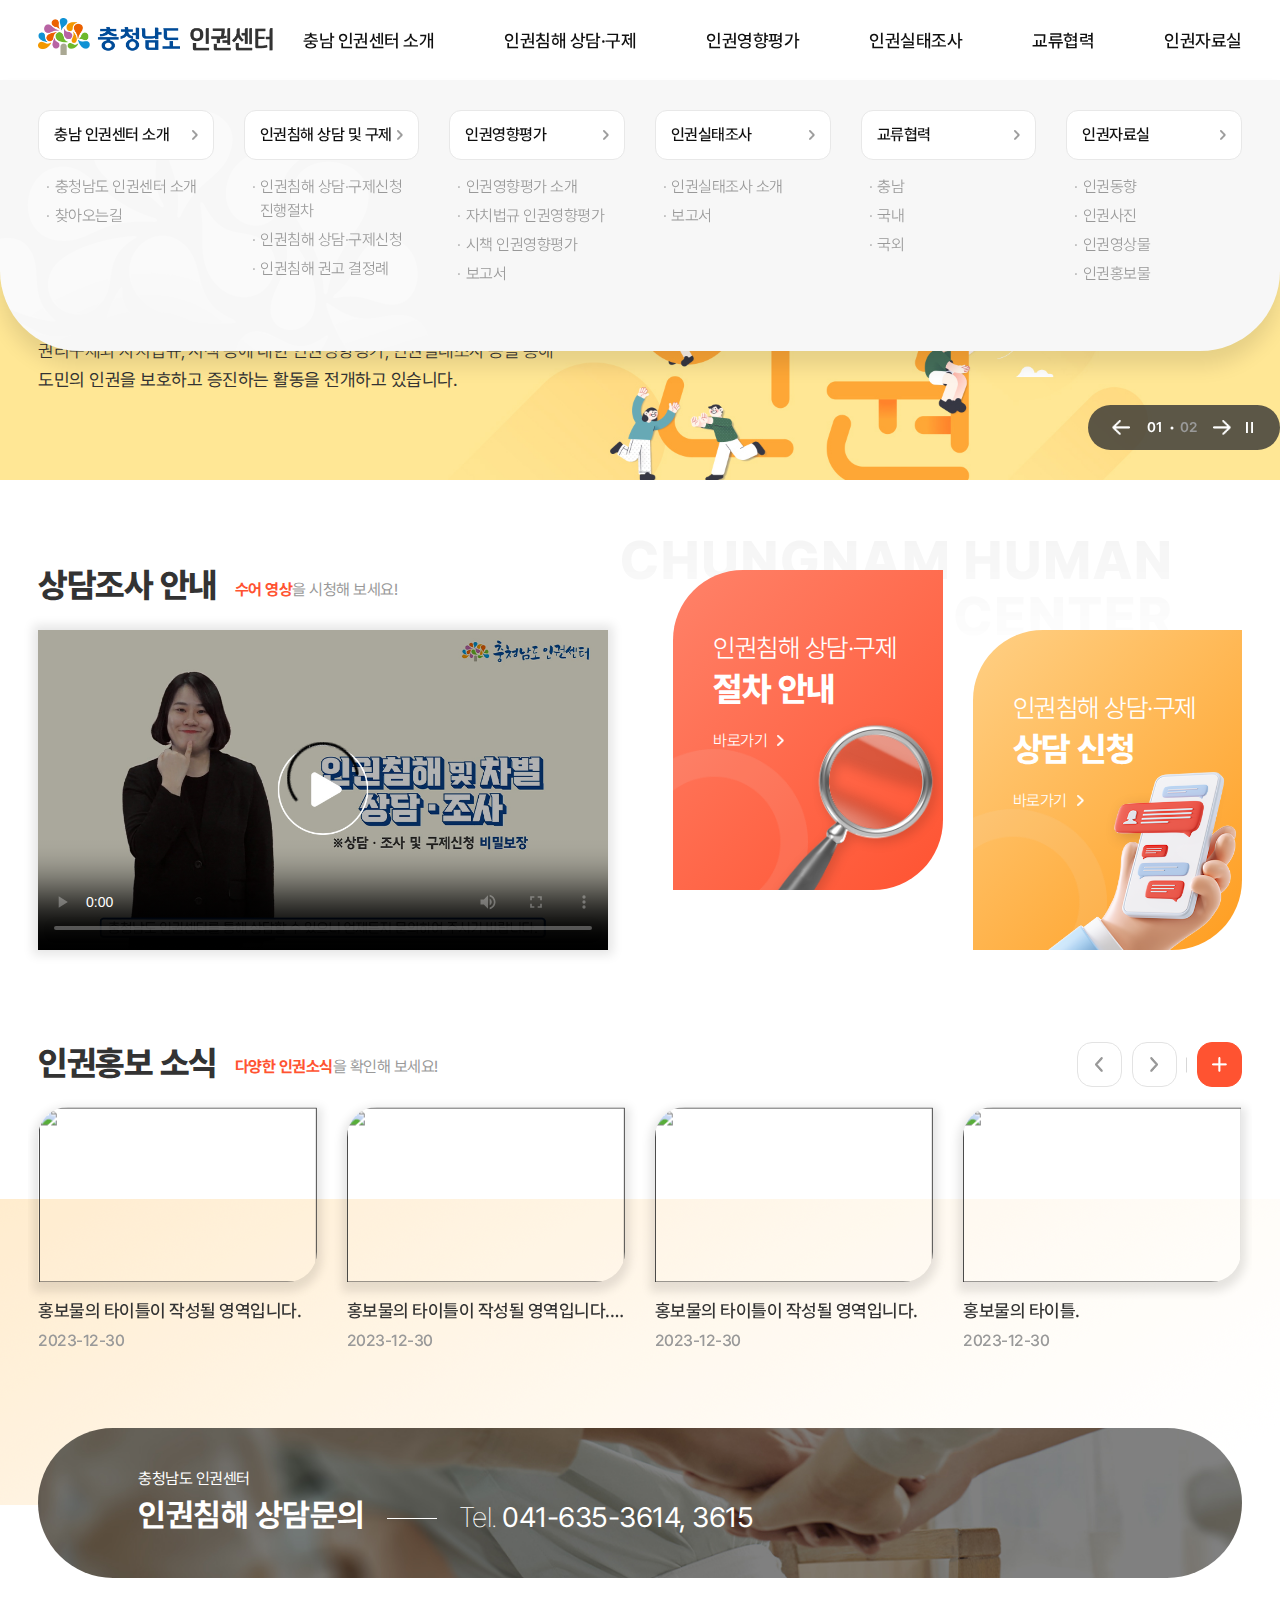
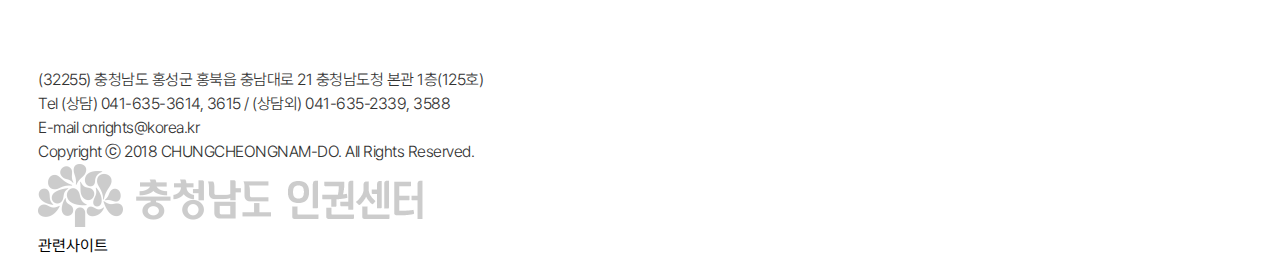
==== main/index.html @ 018931ba "PC 메인페이지 완료 (푸터 스타일 제외)" ====
<!DOCTYPE html>
<html lang="ko">

<head>
  <meta charset="UTF-8">
  <meta name="viewport" content="width=device-width, initial-scale=1.0">
  <title>충청남도 인권센터</title>
  <!-- css { -->
  <link rel="stylesheet" href="../humanrights/plugin/swiper/swiper-bundle.min.css">
  <link rel="stylesheet" href="../humanrights/css/common.css">
  <link rel="stylesheet" href="../humanrights/css/fonts.css">
  <link rel="stylesheet" href="../humanrights/css/normal.css">
  <link rel="stylesheet" href="../humanrights/css/responsive.css">
  <!-- } css -->
  <!-- js { -->
  <script src="../humanrights/js/jquery-3.7.0.min.js"></script>
  <script src="../humanrights/plugin/swiper/swiper-bundle.min.js"></script>
  <script src="../humanrights/plugin/matchheight/jquery.matchHeight.js"></script>
  <script src="../humanrights/js/normal.js"></script>
  <!-- } js -->
</head>

<!-- header, footer 임시 인클루드 -->
<script>
  $(document).ready(function () {
    $('#header-loaction').load("../include/header.html");
  });
  $(document).ready(function () {
    $('#footer-loaction').load("../include/footer.html");
  });
</script>

<body>

  <!-- header 임시 인클루드 { -->
  <div id="header-loaction"></div>
  <!-- } header 임시 인클루드 -->

  <!-- main contents { -->
  <div id="container" class="container">
    <div class="main content">
      <section class="main-section main-section--1">
        <h2 class="sound-only">충청남도 인권센터 안내</h2>
        <div class="main-slider">
          <div class="swiper-wrapper">
            <div class="main-slide main-slide--1 swiper-slide">
              <div class="wrapper">
                <div class="main-slide-cnt-wr">
                  <div class="main-slide-title-wr jalnan">
                    <p class="main-slide-title main-slide-title--1">Chungcheongnam-do Human Rights Center</p>
                    <p class="main-slide-title main-slide-title--2">충청남도 <span>인권센터</span></p>
                  </div>
                  <div class="main-slide-txt-wr">
                    <p class="main-slide-txt">
                      충청남도 인권센터는 인권침해 및 차별에 대한 상담조사를 통한 <br>
                      권리구제와 자치법규, 시책 등에 대한 인권영향평가, 인권실태조사 등을 통해 <br>
                      <b>도민의 인권을 보호하고 증진하는 활동을 전개하고 있습니다.</b>
                    </p>
                  </div>
                </div>
              </div>
            </div>
            <div class="main-slide main-slide--2 swiper-slide">
              <div class="wrapper">
                <div class="main-slide-cnt-wr">
                  <div class="main-slide-title-wr jalnan">
                    <p class="main-slide-title main-slide-title--1">Chungcheongnam-do Human Rights Center</p>
                    <p class="main-slide-title main-slide-title--2">충청남도 <span>인권센터</span></p>
                  </div>
                  <div class="main-slide-txt-wr">
                    <p class="main-slide-txt">
                      충청남도 인권센터는 인권침해 및 차별에 대한 상담조사를 통한 <br>
                      권리구제와 자치법규, 시책 등에 대한 인권영향평가, 인권실태조사 등을 통해 <br>
                      <b>도민의 인권을 보호하고 증진하는 활동을 전개하고 있습니다.</b>
                    </p>
                  </div>
                </div>
              </div>
            </div>
          </div>
          <div class="slide-ctr slide-ctr--main">
            <button type="button" class="slide-btn slide-btn--main prev"><img
                src="../humanrights/images/icon-mainsl_prev.png" alt="이전 슬라이드"></button>
            <div class="slide-page-wr">
              <p class="slide-page current"></p>
              <p class="slide-page total"></p>
            </div>
            <button type="button" class="slide-btn slide-btn--main next"><img
                src="../humanrights/images/icon-mainsl_next.png" alt="다음 슬라이드"></button>
            <button type="button" class="slide-btn slide-btn--main pause"><img
                src="../humanrights/images/icon-pause.png" alt="슬라이드 멈춤"></button>
            <button type="button" class="slide-btn slide-btn--main play"><img src="../humanrights/images/icon-play.png"
                alt="슬라이드 재생"></button>
          </div>
        </div>
      </section>
      <section class="main-section main-section--2">
        <div class="wrapper">
          <div class="main-section-top">
            <div class="main-section-tit-wr">
              <p class="main-section-tit">상담조사 안내</p>
              <p class="main-section-subtit"><span>수어 영상</span>을 시청해 보세요!</p>
            </div>
          </div>
          <div class="main-consult-wr">
            <div class="main-consult-in main-consult-in--l">
              <div class="main-colsult-video-wr">
                <video controls poster="../humanrights/images/img-main_consult_video.jpg">
                  <source src="../humanrights/images/video-main_consult.mp4" type="video/mp4">
                  영상 재생에 문제가 발생하였습니다.
                </video>
              </div>
              <div class="main-consult-in main-consult-in--r">
                <div class="main-consult-btn-wr">
                  <a href="" class="main-consult-btn main-consult-btn--1">
                    <div class="main-consult-txt-wr">
                      <p class="main-consult-txt">
                        인권침해 상담·구제 <br> <b>절차 안내</b>
                      </p>
                      <p class="main-colsult-go">바로가기<img src="../humanrights/images/icon-link.png" alt=""></p>
                    </div>
                    <div class="main-colsult-img">
                      <img src="../humanrights/images/img-consult_btn_img1.png" alt="">
                    </div>
                  </a>
                  <a href="" class="main-consult-btn main-consult-btn--2">
                    <div class="main-consult-txt-wr">
                      <p class="main-consult-txt">
                        인권침해 상담·구제 <br> <b>상담 신청</b>
                      </p>
                      <p class="main-colsult-go">바로가기<img src="../humanrights/images/icon-link.png" alt=""></p>
                    </div>
                    <div class="main-colsult-img">
                      <img src="../humanrights/images/img-consult_btn_img2.png" alt="">
                    </div>
                  </a>
                </div>
              </div>
            </div>
          </div>
      </section>
      <div class="main-section main-section--3">
        <div class="wrapper">
          <div class="main-section-top">
            <div class="main-section-tit-wr">
              <p class="main-section-tit">인권홍보 소식</p>
              <p class="main-section-subtit"><span>다양한 인권소식</span>을 확인해 보세요!</p>
            </div>
            <div class="slide-ctr slide-ctr--news">
              <div class="slide-btn-wr slide-btn-wr--news">
                <button type="button" class="slide-btn slide-btn--news prev"><img
                    src="../humanrights/images/icon-newssl_prev.png" alt="이전 슬라이드"></button>
                <button type="button" class="slide-btn slide-btn--news next"><img
                    src="../humanrights/images/icon-newssl_next.png" alt="다음 슬라이드"></button>
              </div>
              <a href="" class="slide-btn slide-btn--news link"><img src="../humanrights/images/icon-newssl_link.png"
                  alt="인권홍보 소식 페이지 바로가기"></a>
            </div>
          </div>
        </div>
        <div class="main-section--3-in">
          <div class="wrapper">
            <div class="main-news-wr">
              <div class="main-news-slider">
                <div class="swiper-wrapper">
                  <!-- 슬라이드가 최소 8개 이상이어야 무한루프 정상적으로 돌아감 -->
                  <!-- 슬라이드가 4개 이하일 때는 작동하지 않으며 컨트롤러 사라짐 -->
                  <a href="" class="main-news-slide swiper-slide">
                    <div class="main-news-img">
                      <img src="https://picsum.photos/id/10/600/400" alt="">
                    </div>
                    <div class="main-news-txt-wr">
                      <p class="main-news-tit">홍보물의 타이틀이 작성될 영역입니다.</p>
                      <p class="main-news-date">2023-12-30</p>
                    </div>
                  </a>
                  <a href="" class="main-news-slide swiper-slide">
                    <div class="main-news-img">
                      <img src="https://picsum.photos/id/11/600/400" alt="">
                    </div>
                    <div class="main-news-txt-wr">
                      <p class="main-news-tit">홍보물의 타이틀이 작성될 영역입니다. 홍보물의 타이틀이 작성될 영역입니다. 홍보물의 타이틀이 작성될 영역입니다.</p>
                      <p class="main-news-date">2023-12-30</p>
                    </div>
                  </a>
                  <a href="" class="main-news-slide swiper-slide">
                    <div class="main-news-img">
                      <img src="https://picsum.photos/id/12/600/400" alt="">
                    </div>
                    <div class="main-news-txt-wr">
                      <p class="main-news-tit">홍보물의 타이틀이 작성될 영역입니다.</p>
                      <p class="main-news-date">2023-12-30</p>
                    </div>
                  </a>
                  <a href="" class="main-news-slide swiper-slide">
                    <div class="main-news-img">
                      <img src="https://picsum.photos/id/13/600/400" alt="">
                    </div>
                    <div class="main-news-txt-wr">
                      <p class="main-news-tit">홍보물의 타이틀.</p>
                      <p class="main-news-date">2023-12-30</p>
                    </div>
                  </a>
                  <a href="" class="main-news-slide swiper-slide">
                    <div class="main-news-img">
                      <img src="https://picsum.photos/id/14/600/400" alt="">
                    </div>
                    <div class="main-news-txt-wr">
                      <p class="main-news-tit">홍보물의 타이틀이 작성될 영역입니다.</p>
                      <p class="main-news-date">2023-12-30</p>
                    </div>
                  </a>
                  <a href="" class="main-news-slide swiper-slide">
                    <div class="main-news-img">
                      <img src="https://picsum.photos/id/15/600/400" alt="">
                    </div>
                    <div class="main-news-txt-wr">
                      <p class="main-news-tit">홍보물의 타이틀이 작성될 영역입니다.</p>
                      <p class="main-news-date">2023-12-30</p>
                    </div>
                  </a>
                  <a href="" class="main-news-slide swiper-slide">
                    <div class="main-news-img">
                      <img src="https://picsum.photos/id/16/600/400" alt="">
                    </div>
                    <div class="main-news-txt-wr">
                      <p class="main-news-tit">홍보물의 타이틀이 작성될 영역입니다.</p>
                      <p class="main-news-date">2023-12-30</p>
                    </div>
                  </a>
                  <a href="" class="main-news-slide swiper-slide">
                    <div class="main-news-img">
                      <img src="https://picsum.photos/id/17/600/400" alt="">
                    </div>
                    <div class="main-news-txt-wr">
                      <p class="main-news-tit">홍보물의 타이틀이 작성될 영역입니다.</p>
                      <p class="main-news-date">2023-12-30</p>
                    </div>
                  </a>
                  <!-- 게시물이 없을 때 하단 레이아웃 노출 -->
                  <!-- <div class="main-news-none">
                      등록된 게시물이 없습니다.
                    </div> -->
                </div>
              </div>
            </div>
            <div class="main-banner-wr">
              <div class="main-banner">
                <div class="main-banner-in main-banner-in-left">
                  <p class="main-banner-txt main-banner-txt--1">충청남도 인권센터</p>
                  <p class="main-banner-txt main-banner-txt--2">인권침해 상담문의</p>
                </div>
                <div class="main-banner-in main-banner-in-right">
                  <p class="main-banner-tel">Tel. <b>041-635-3614, 3615</b></p>
                </div>
              </div>
            </div>
          </div>
        </div>

      </div>
    </div>
  </div>
  <!-- } main contents -->

  <!-- footer 임시 인클루드 { -->
  <div id="footer-loaction"></div>
  <!-- } footer 임시 인클루드 -->


</body>

</html>
---- humanrights/css/common.css ----
* {margin:0; padding:0; box-sizing:border-box; -webkit-box-sizing:border-box; -moz-box-sizing:border-box; word-break: keep-all;}
html,body{max-width: 100%; min-height: 100%;}
html{overflow-x: hidden; -webkit-text-size-adjust: none;}
body{-webkit-print-color-adjust:exact; background: #fff; font-family: 'Pretendard'; font-style: normal; font-size: 16px; font-weight: 300; color: #333; line-height: 1.5; letter-spacing: -0.5px;}
ul, li, dl,dt,dd {margin:0;padding:0;list-style:none}
a{color:#333;text-decoration:none;}
img {border: 0; font-size: 0; max-width: 100%;}
h1, h2, h3, h4, h5, h6{font-size:1em;font-family: 'Pretendard';}
textarea, select{font-family: 'Pretendard';font-size:1rem}
input, button{margin:0;padding:0;font-family: 'Pretendard';font-size:1rem}
input[type="submit"], button{cursor:pointer}
table, tr, td { border-collapse: collapse;}
p{word-break: keep-all;}
input{border-radius: 0; -webkit-border-radius: 0; -webkit-appearance: none;}
/* input[type="radio"], input[type="checkbox"] {position: absolute; width: 0; height: 0; opacity: 0;} */
button {border: 0; background: none;}

/* guide line */
.wrapper{width: calc(1280px + 6vw); max-width: 100%; margin: 0 auto; padding: 0 3vw;}

/* font */
.jalnan {font-family: Jalnan;}


/* buttons */


/* input */


/* etc */
.sound-only {display: inline-block; position: absolute; width: 0; height: 0; margin: 0; font-size: 0;}
---- humanrights/css/fonts.css ----
@charset "utf-8";

/* 여기어때 잘난 */
@font-face {
  font-family: 'Jalnan';
  src: url('../fonts/Jalnan.ttf'),
    url('../fonts/Jalnan.otf');
}

/*Pretendard*/
@font-face {
  font-family: 'Pretendard';
  font-style: normal;
  font-weight: 100;
  src: url(../fonts/Pretendard-Thin.woff) format('woff');
}

@font-face {
  font-family: 'Pretendard';
  font-style: normal;
  font-weight: 200;
  src: url(../fonts/Pretendard-ExtraLight.woff) format('woff');
}

@font-face {
  font-family: 'Pretendard';
  font-style: normal;
  font-weight: 300;
  src: url(../fonts/Pretendard-Light.woff) format('woff');
}

@font-face {
  font-family: 'Pretendard';
  font-style: normal;
  font-weight: 400;
  src: url(../fonts/Pretendard-Regular.woff) format('woff');
}

@font-face {
  font-family: 'Pretendard';
  font-style: normal;
  font-weight: 500;
  src: url(../fonts/Pretendard-Medium.woff) format('woff');
}

@font-face {
  font-family: 'Pretendard';
  font-style: normal;
  font-weight: 600;
  src: url(../fonts/Pretendard-SemiBold.woff) format('woff');
}

@font-face {
  font-family: 'Pretendard';
  font-style: normal;
  font-weight: 700;
  src: url(../fonts/Pretendard-Bold.woff) format('woff');
}

@font-face {
  font-family: 'Pretendard';
  font-style: normal;
  font-weight: 800;
  src: url(../fonts/Pretendard-ExtraBold.woff) format('woff');
}

@font-face {
  font-family: 'Pretendard';
  font-style: normal;
  font-weight: 900;
  src: url(../fonts/Pretendard-Black.woff) format('woff');
}
---- humanrights/css/normal.css ----
/* common */
.container {padding-top: 80px;}

/* skip */
.skip {position: absolute; top: 0;  left: 0;  width: 100%;}
.skip a {display: block; position: absolute; top: -50px; left: 0; z-index: 1000; width: 100%; background-color: #333; text-align: center; color: #fff;}
.skip a:active, .skip a:focus {top: 0;} 

/* header */
.header {position: fixed; top: 0; left: 0; z-index: 1000; width: 100%; background-color: #fff; transition: .2s;}
.header.shadow {box-shadow: 0 0 10px 3px rgba(0, 0, 0, .1);}

.header-top {position: relative; z-index: 1000; height: 80px;}
.header-top > .wrapper {display: flex; align-items: center; justify-content: space-between; height: 100%;}
.header-logo {display: block; width: 235px;}
.header-top-ul {display: flex; gap: 70px;}
.header-top-li > a {font-size: 1.125rem; font-weight: 500; color: #0f0f0f;}

.sitemap {display: none; position: absolute; top: 80px; left: 0; padding: 30px 0 65px; width: 100%; height: auto; background: #f7f7f7 url('../images/img-sitemap_bg.png') no-repeat left top 30px; border-radius: 0 0 80px 80px; box-shadow: 0 15px 20px 0 rgba(0, 0, 0, .1);}
.sitemap-ul {display: flex; gap: 30px;}
.sitemap-li {flex: 1;}
.sitemap-li-link {display: flex; align-items: center; width: 100%; height: 50px; padding: 15px; background: url('../images/icon-head_link.png') no-repeat center right 15px / 6px; border-radius: 12px; border: 1px solid #e8e8e8; background-color: #fff; font-size: 1rem; font-weight: 500; color: #0f0f0f; transition: .2s;}
.sitemap-dep2-ul {display: flex; flex-direction: column; gap: 5px; padding-top: 15px;}
.sitemap-dep2-li > a {display: inline-block; text-indent: -0.5rem; margin-left: 1rem; line-height: 1.5; color: #999; transition: .2s;}
.sitemap-dep2-li > a::before {content: '·'; margin-right: 5px;}

.sitemap-li:hover .sitemap-li-link {border-color: #ff5331; color: #ff5331; background-image: url('../images/icon-head_link_over.png');}
.sitemap-dep2-li > a:hover {color: #ff5331; font-weight: 600;}

/* footer */

/* main */
.main-section-top {display: flex; align-items: flex-end; justify-content: space-between; padding-bottom: 20px;}
.main-section-tit-wr {display: flex; gap: 0 18px; align-items: flex-end;}
.main-section-tit {font-size: 2.125rem; font-weight: 800; color: #333; line-height: 1.4;}
.main-section-subtit {margin-bottom: 0.5rem; font-size: 1rem; font-weight: 400; color: #999;}
.main-section-subtit > span {font-weight: 700; color: #ff5331;}

.main-slider {position: relative;}
.main-slide {display: flex; align-items: center; position: relative; height: 400px;}
.main-slide--1 {background: #ffe794 url('../images/img-mainvs_bg1.jpg') no-repeat center bottom / contain;}
.main-slide--2 {background: #ffe794 url('../images/img-mainvs_bg2.jpg') no-repeat center bottom / contain;}
.main-slide-cnt-wr {width: 520px;}
.main-slide-title-wr {display: inline-block; position: relative;}
.main-slide-title-wr::after {content: ''; position: absolute; bottom: -10px; left: -10px; width: calc(100% + 20px); height: 45px; background: linear-gradient(to right, rgba(255, 168, 55, .4), transparent); z-index: 0;}
.main-slide-title {position: relative; z-index: 2;}
.main-slide-title--1 {font-size: 1.25rem; color: #fff;}
.main-slide-title--2 {font-size: 3.375rem; color: #0f0f0f; z-index: 2;}
.main-slide-title--2 > span {color: #ff5331;}
.main-slide-txt-wr {padding-top: 30px;}
.main-slide-txt {font-size: 1.125rem; color: #333; line-height: 1.65;}
.slide-ctr {display: flex; align-items: center; justify-content: center;}
.slide-ctr--main {position: absolute; right: calc(50% - 640px); bottom: 30px; z-index: 10; gap: 0 15px; width: 192px; height: 45px; border-radius: 30px; background-color: rgba(51, 51, 51, .8);}
.slide-btn {display: flex; align-items: center;}
.slide-btn--main.play {display: none;}
.slide-btn--main.prev img, .slide-btn--main.next img {width: 18px;}
.slide-btn--main.play, .slide-btn--main.pause {width: 10px;}
.slide-btn--main.play img {width: 10px;}
.slide-btn--main.pause img {width: 7px;}
.slide-page-wr {display: flex; justify-content: center; align-items: center; gap: 0 19px; position: relative; padding: 0 2px;}
.slide-page-wr::after {content: ''; position: absolute; top: 50%; left: 50%; transform: translate(-50%, -50%); width: 3px; height: 3px; border-radius: 50%; background-color: #fff;}
.slide-page {font-size: 0.875rem; font-weight: 600;}
.slide-page.current {color: #fff;}
.slide-page.total {color: #999;}

.main-section--2 {padding: 82px 0 0; background: url('../images/img-consult_bg.png') no-repeat top 60px right 8.5vw;}
.main-consult-in--l {display: flex; gap: 65px;}
.main-colsult-video-wr {width: 570px; height: 320px; flex-shrink: 0; box-shadow: 0 0 10px 5px rgba(0, 0, 0, .1);}
.main-colsult-video-wr video {width: 100%; height: 100%; object-fit: cover; cursor: pointer;}
.main-consult-in--r {width: calc(100% - 570px);}
.main-consult-btn-wr {display: flex; gap: 30px; }
.main-consult-btn {flex: 1; display: block; position: relative; padding: 60px 40px; height: 320px; border-radius: 70px 0 70px 0; overflow: hidden; color: #fff;}
.main-consult-btn::after {content: ''; position: absolute; left: -20%; bottom: -20%; width: 70%; height: 70%; background: url('../images/img-consult_btn_bg.png') no-repeat center / contain;}
.main-consult-btn--1 {transform: translateY(-60px); background: linear-gradient(135deg, #ff8269, #ff5331);}
.main-consult-btn--2 {background: linear-gradient(135deg, #ffd085, #ff9d1f);}
.main-consult-txt-wr {position: relative; z-index: 2;}
.main-consult-txt {padding-bottom: 15px; font-size: 1.625rem; line-height: 1.4;}
.main-consult-txt b {font-size: 2.125rem; font-weight: 800;}
.main-colsult-go img {margin: 0 0 0 10px; width: 7px;}
.main-colsult-img {position: absolute; z-index: 2;}
.main-consult-btn--1 .main-colsult-img {right: -2%; bottom: -18%; width: 70%;}
.main-consult-btn--2 .main-colsult-img {right: 2%; bottom: -15%; width: 80%;}

.main-section--3 {padding: 90px 0 30px;}
.main-section--3-in {padding-bottom: 60px; background: url('../images/img-main_news_bg.png') no-repeat center right;}
.main-news-wr {overflow: hidden; margin: -10px;}
.main-news-slider {padding: 10px;}
.slide-ctr--news {gap: 0 20px;}
.slide-btn-wr--news {display: flex; gap: 10px; position: relative;}
.slide-btn-wr--news::after {content: ''; position: absolute; top: 50%; transform: translateY(-50%); right: -10px; width: 1px; height: 15px; background-color: #d7d7d7;}
.slide-btn--news {display: flex; align-items: center; justify-content: center; width: 45px; height: 45px; border-radius: 15px;}
.slide-btn--news img {height: 15px;}
.slide-btn-wr--news .slide-btn {border: 1px solid #e3e3e3; background-color: #fff;}
.slide-btn--news.link {border: 1px solid #ff5331; background-color: #ff5331;}
.main-news-img {position: relative; height: 175px; border-radius: 30px 0 30px 0; overflow: hidden; box-shadow: 0 5px 10px 5px rgba(0, 0, 0, .1);}
.main-news-img img {position: absolute; top: 50%; left: 50%; transform: translate(-50%, -50%); width: 100%; height: 100%; object-fit: cover;}
.main-news-tit {padding: 15px 0 5px; font-size: 1.125rem; font-weight: 500; color: #333; white-space: nowrap; overflow: hidden; text-overflow: ellipsis;}
.main-news-date {font-size: 1rem; font-weight: 500; color: #999;}
.main-news-none {display: flex; align-items: center; justify-content: center; width: 100%; height: clamp(100px, 10vw, 150px); border-radius: 20px; border: 1px solid #eee; color: #999;}
.main-banner-wr {margin-top: 75px;}
.main-banner {display: flex; align-items: flex-end; width: 100%; padding: 39px 100px; color: #fff; background: url('../images/img-main_banner_bg.jpg') no-repeat center bottom / cover; border-radius: 100px;}
.main-banner-in-right {display: flex; align-items: center;}
.main-banner-in-right::before {content: ''; display: block; margin: 0 22px; width: 50px; height: 1px; background-color: #fff;}
.main-banner-txt--1 {font-size: 1rem; font-weight: 400;}
.main-banner-txt--2 {font-size: 2rem; font-weight: 700;}
.main-banner-tel {font-size: 1.75rem; font-weight: 100;}

@keyframes btnImg {
    0% {
        transform: translateY(0);
    }

    50% {
        transform: translateY(-8px);
    }

    100% {
        transform: translateY(0);
    }
}

@media screen and (min-width:1290px){
.main-consult-btn:hover .main-colsult-img {animation: btnImg infinite linear 1s;}
}
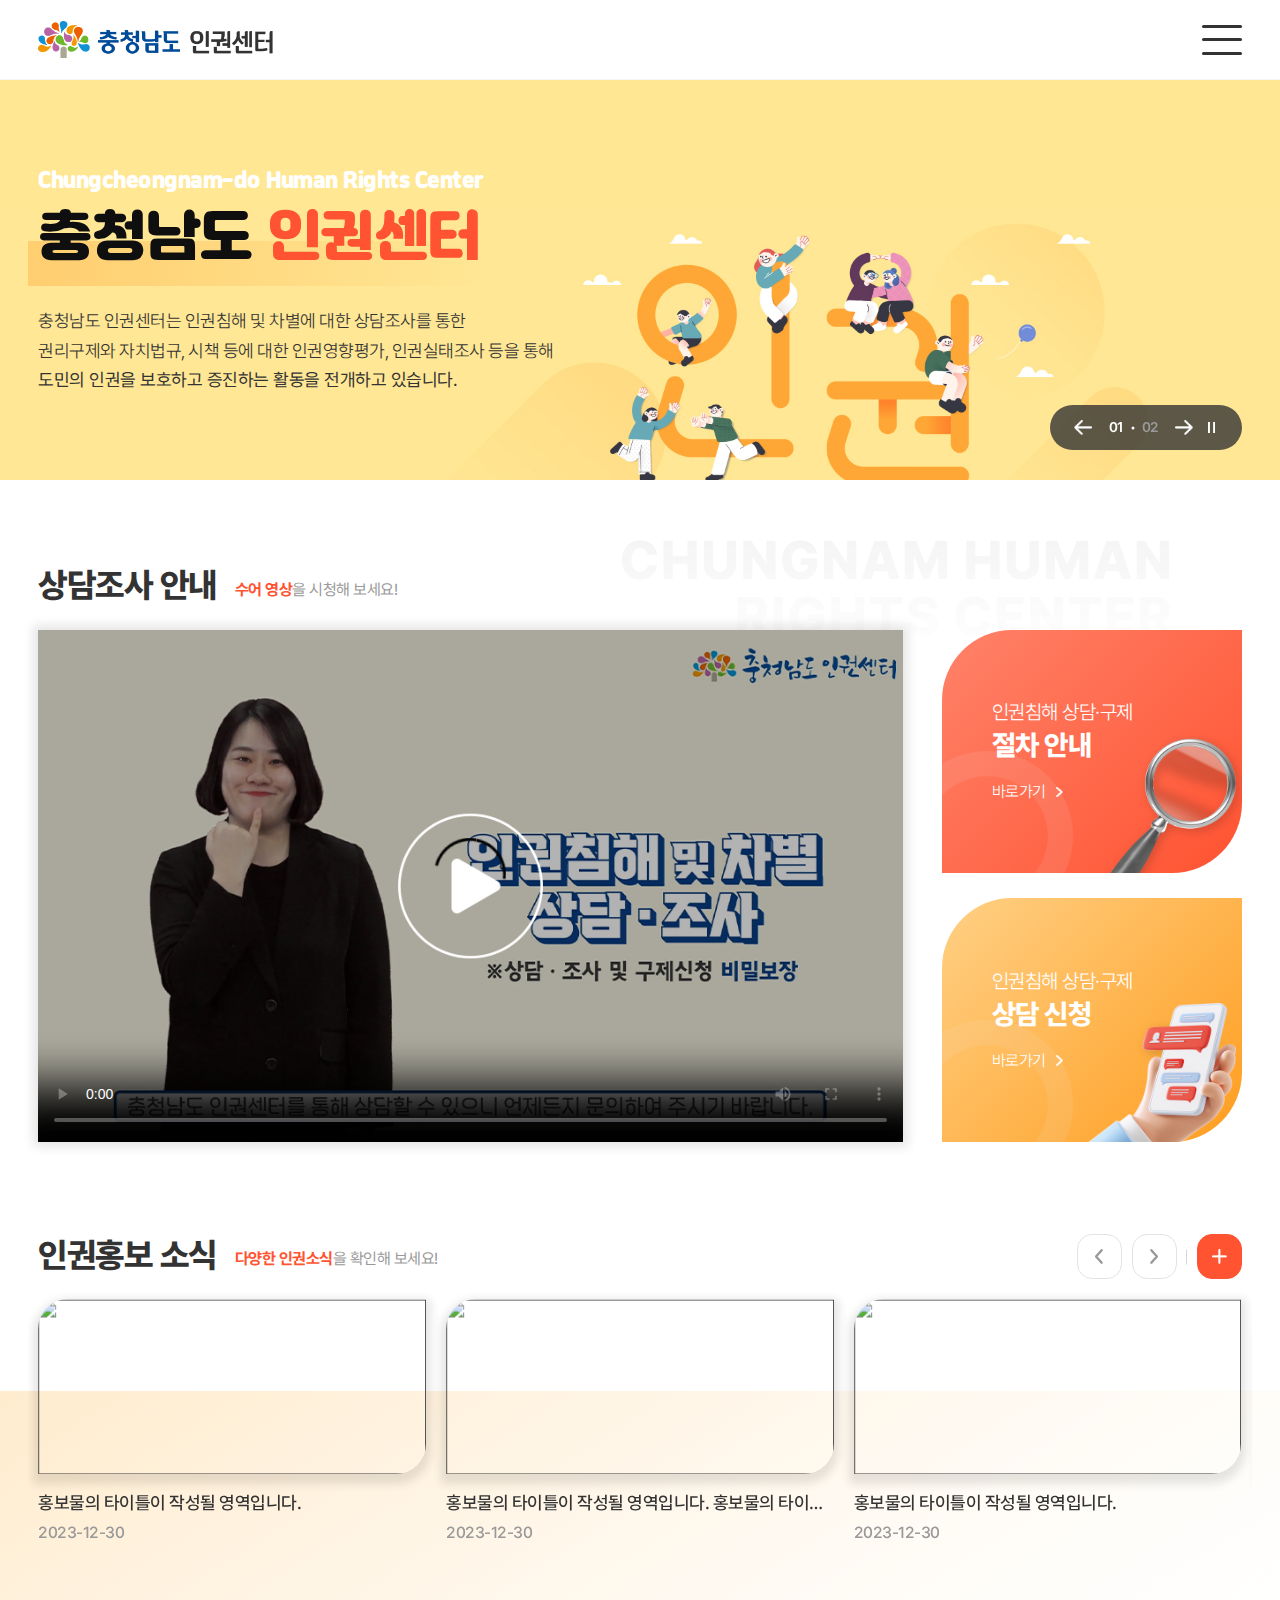
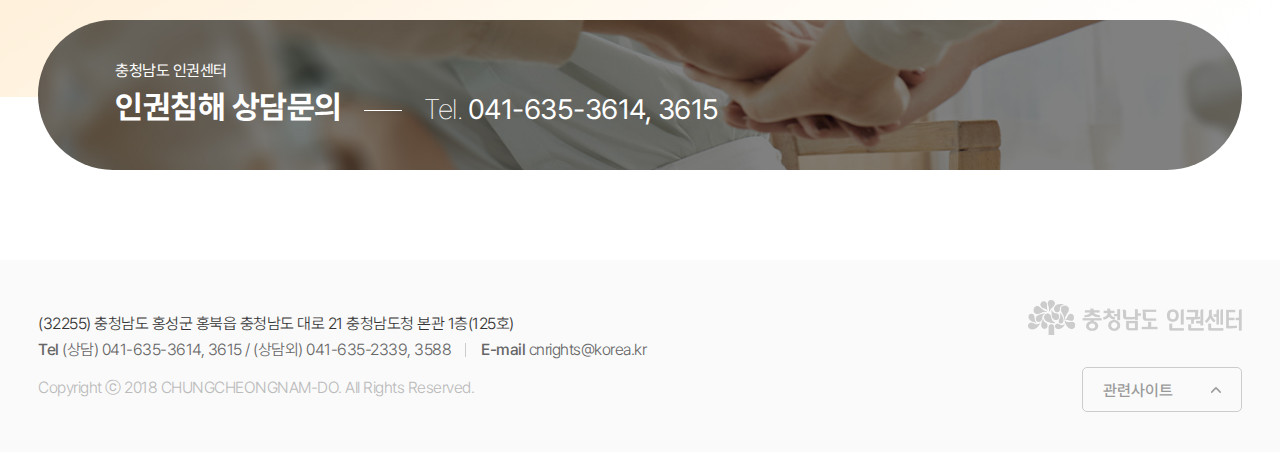
==== commit e75489ee: "PC/MO 1차 오픈 페이지 완료" ====
--- a/main/index.html
+++ b/main/index.html
@@ -30,6 +30,11 @@
   });
 </script>
 
+<!-- 메인 페이지에서 header 스타일 변경 -->
+<style>
+  .header {border-bottom: 0;}
+</style>
+
 <body>
 
   <!-- header 임시 인클루드 { -->
@@ -78,19 +83,21 @@
               </div>
             </div>
           </div>
-          <div class="slide-ctr slide-ctr--main">
-            <button type="button" class="slide-btn slide-btn--main prev"><img
-                src="../humanrights/images/icon-mainsl_prev.png" alt="이전 슬라이드"></button>
-            <div class="slide-page-wr">
-              <p class="slide-page current"></p>
-              <p class="slide-page total"></p>
-            </div>
-            <button type="button" class="slide-btn slide-btn--main next"><img
-                src="../humanrights/images/icon-mainsl_next.png" alt="다음 슬라이드"></button>
-            <button type="button" class="slide-btn slide-btn--main pause"><img
-                src="../humanrights/images/icon-pause.png" alt="슬라이드 멈춤"></button>
-            <button type="button" class="slide-btn slide-btn--main play"><img src="../humanrights/images/icon-play.png"
-                alt="슬라이드 재생"></button>
+          <div class="wrapper slide-ctr-wr--main">
+            <div class="slide-ctr slide-ctr--main">
+              <button type="button" class="slide-btn slide-btn--main prev"><img
+                  src="../humanrights/images/icon-mainsl_prev.png" alt="이전 슬라이드"></button>
+              <div class="slide-page-wr">
+                <p class="slide-page current"></p>
+                <p class="slide-page total"></p>
+              </div>
+              <button type="button" class="slide-btn slide-btn--main next"><img
+                  src="../humanrights/images/icon-mainsl_next.png" alt="다음 슬라이드"></button>
+              <button type="button" class="slide-btn slide-btn--main pause"><img
+                  src="../humanrights/images/icon-pause.png" alt="슬라이드 멈춤"></button>
+              <button type="button" class="slide-btn slide-btn--main play"><img src="../humanrights/images/icon-play.png"
+                  alt="슬라이드 재생"></button>
+            </div>
           </div>
         </div>
       </section>
@@ -98,7 +105,7 @@
         <div class="wrapper">
           <div class="main-section-top">
             <div class="main-section-tit-wr">
-              <p class="main-section-tit">상담조사 안내</p>
+              <h2 class="main-section-tit">상담조사 안내</h2>
               <p class="main-section-subtit"><span>수어 영상</span>을 시청해 보세요!</p>
             </div>
           </div>
@@ -110,6 +117,7 @@
                   영상 재생에 문제가 발생하였습니다.
                 </video>
               </div>
+            </div>
               <div class="main-consult-in main-consult-in--r">
                 <div class="main-consult-btn-wr">
                   <a href="" class="main-consult-btn main-consult-btn--1">
@@ -136,14 +144,13 @@
                   </a>
                 </div>
               </div>
-            </div>
           </div>
       </section>
-      <div class="main-section main-section--3">
+      <section class="main-section main-section--3">
         <div class="wrapper">
           <div class="main-section-top">
             <div class="main-section-tit-wr">
-              <p class="main-section-tit">인권홍보 소식</p>
+              <h2 class="main-section-tit">인권홍보 소식</h2>
               <p class="main-section-subtit"><span>다양한 인권소식</span>을 확인해 보세요!</p>
             </div>
             <div class="slide-ctr slide-ctr--news">
@@ -258,7 +265,7 @@
           </div>
         </div>
 
-      </div>
+      </section>
     </div>
   </div>
   <!-- } main contents -->
--- a/humanrights/css/common.css
+++ b/humanrights/css/common.css
@@ -19,13 +19,33 @@
 .wrapper{width: calc(1280px + 6vw); max-width: 100%; margin: 0 auto; padding: 0 3vw;}
 
 /* font */
+.txt {font-size: 1rem; font-weight: 300; color: #666;}
 .jalnan {font-family: Jalnan;}
-
+.maincolor {color: #ff5331;}
+.fw-800 {font-weight: 800;}
+.fw-700 {font-weight: 700;}
+.fw-600 {font-weight: 600;}
+.fw-500 {font-weight: 500;}
+.fw-400 {font-weight: 400;}
+.fw-300 {font-weight: 300;}
+.fw-200 {font-weight: 200;}
 
 /* buttons */
+.hr-btn {display: flex; align-items: center; justify-content: center; border-radius: 5px;}
+.bg-gray {background-color: #999; color: #fff;}
+.bg-black {background-color: #333; color: #fff;}
+.bg-main {background-color: #ff5331; color: #fff;}
+.bg-white {background-color: #fff; color: #999; border: 1px solid #efefef;}
 
+/* width */
+.w-full {width: 100%;}
+.w-430 {width: min(100%, 430px);}
 
 /* input */
+.hr-input {padding: 0 20px; height: 50px; border-radius: 5px; background-color: #fafafa; border: 1px solid #efefef; font-size: 1rem; font-weight: 400; color: #666;}
+.hr-input::placeholder {color: #bbbbbb;}
+.hr-textarea {padding: 20px; height: 200px; resize: none; border-radius: 5px; background-color: #fafafa; border: 1px solid #efefef; font-size: 1rem; font-weight: 400; color: #666;}
+.hr-select {padding: 0 20px; height: 50px; background-color: #fff; border-radius: 5px; border: 1px solid #efefef; appearance: none; background: url('../images/icon-board_select.png') no-repeat center right 20px / 10px; font-size: 1rem; font-weight: 400; color: #666;}
 
 
 /* etc */
--- a/humanrights/css/normal.css
+++ b/humanrights/css/normal.css
@@ -1,35 +1,54 @@
 /* common */
+html, body {scroll-behavior: smooth;}
 .container {padding-top: 80px;}
+.scroll-lock {width: 100vw; height: 100vh; overflow: hidden;}
 
 /* skip */
 .skip {position: absolute; top: 0;  left: 0;  width: 100%;}
-.skip a {display: block; position: absolute; top: -50px; left: 0; z-index: 1000; width: 100%; background-color: #333; text-align: center; color: #fff;}
+.skip a {display: block; position: absolute; top: -50px; left: 0; z-index: 1001; width: 100%; background-color: #333; text-align: center; color: #fff;}
 .skip a:active, .skip a:focus {top: 0;} 
 
 /* header */
-.header {position: fixed; top: 0; left: 0; z-index: 1000; width: 100%; background-color: #fff; transition: .2s;}
+.header {position: fixed; top: 0; left: 0; z-index: 1000; width: 100vw; background-color: #fff; transition: .2s; border-bottom: 1px solid #f4f4f4; transition: .3s;}
 .header.shadow {box-shadow: 0 0 10px 3px rgba(0, 0, 0, .1);}
-
-.header-top {position: relative; z-index: 1000; height: 80px;}
+.header.hidden .header-top {margin-top: -80px;}
+
+.header-top {position: relative; z-index: 1000; height: 80px; transition: .3s;}
 .header-top > .wrapper {display: flex; align-items: center; justify-content: space-between; height: 100%;}
-.header-logo {display: block; width: 235px;}
+.header-logo {display: flex; align-items: center; width: clamp(160px, 40vw, 235px);}
 .header-top-ul {display: flex; gap: 70px;}
 .header-top-li > a {font-size: 1.125rem; font-weight: 500; color: #0f0f0f;}
 
 .sitemap {display: none; position: absolute; top: 80px; left: 0; padding: 30px 0 65px; width: 100%; height: auto; background: #f7f7f7 url('../images/img-sitemap_bg.png') no-repeat left top 30px; border-radius: 0 0 80px 80px; box-shadow: 0 15px 20px 0 rgba(0, 0, 0, .1);}
 .sitemap-ul {display: flex; gap: 30px;}
 .sitemap-li {flex: 1;}
-.sitemap-li-link {display: flex; align-items: center; width: 100%; height: 50px; padding: 15px; background: url('../images/icon-head_link.png') no-repeat center right 15px / 6px; border-radius: 12px; border: 1px solid #e8e8e8; background-color: #fff; font-size: 1rem; font-weight: 500; color: #0f0f0f; transition: .2s;}
+.sitemap-li-link {display: flex; align-items: center; width: 100%; height: 50px; padding: 15px; background: url('../images/icon-head_link.png') no-repeat center right 15px / 6px; border-radius: 12px; border: 1px solid #e8e8e8; background-color: #fff; font-size: 16px; font-weight: 500; color: #0f0f0f; transition: .2s;}
 .sitemap-dep2-ul {display: flex; flex-direction: column; gap: 5px; padding-top: 15px;}
-.sitemap-dep2-li > a {display: inline-block; text-indent: -0.5rem; margin-left: 1rem; line-height: 1.5; color: #999; transition: .2s;}
+.sitemap-dep2-li > a {display: inline-block; text-indent: -0.5rem; margin-left: 1rem; font-size: 16px; line-height: 1.5; color: #999; transition: .2s;}
 .sitemap-dep2-li > a::before {content: '·'; margin-right: 5px;}
 
-.sitemap-li:hover .sitemap-li-link {border-color: #ff5331; color: #ff5331; background-image: url('../images/icon-head_link_over.png');}
-.sitemap-dep2-li > a:hover {color: #ff5331; font-weight: 600;}
+.header-ham {display: none;}
 
 /* footer */
+.footer {padding: 40px 0; background-color: #fafafa;}
+.foot-wr {display: flex; gap: 5%; justify-content: space-between; align-items: center;}
+.foot-in-right {display: flex; flex-direction: column; align-items: flex-end; gap: 25px;}
+.foot-info-wr {display: flex; gap: 10px 30px; padding-bottom: 12px; font-size: 1rem; color: #666;}
+.foot-info {position: relative; line-height: 1.75;}
+.foot-info:not(:last-child)::after {content: ''; position: absolute; right: -15px; top: 50%; transform: translateY(-50%); width: 1px; height: 14px; background-color: #cccccc;}
+.foot-info > span {font-weight: 500;}
+.foot-copyright {font-size: 1rem; color: #bbb;}
+.foot-logo {width: 214px;}
+.foot-rel-wr {position: relative; width: 160px;}
+.foot-rel-btn {padding: 0 20px; width: 100%; height: 45px; line-height: 45px; border: 1px solid #ccc; border-radius: 5px; font-size: 1rem; font-weight: 500; color: #999; text-align: left; background: url('../images/icon-select_up.png') no-repeat center right 20px / 10px;}
+.foot-rel-in {display: flex; align-items: flex-end; position: absolute; bottom: calc(100% + 5px); width: 100%; height: 0; overflow: hidden; transition: .5s;}
+.foot-rel-in.on {height: 500px; transition: .5s;}
+.foot-rel-ul {display: flex; flex-direction: column; padding: 10px 20px; width: 100%; background-color: #eee; border-radius: 5px;}
+.foot-rel-li {padding: 10px 0; line-height: 1.2;}
+.foot-rel-li:not(:last-child) {border-bottom: 1px dashed #ccc;}
 
 /* main */
+.main.content {overflow: hidden;}
 .main-section-top {display: flex; align-items: flex-end; justify-content: space-between; padding-bottom: 20px;}
 .main-section-tit-wr {display: flex; gap: 0 18px; align-items: flex-end;}
 .main-section-tit {font-size: 2.125rem; font-weight: 800; color: #333; line-height: 1.4;}
@@ -37,20 +56,20 @@
 .main-section-subtit > span {font-weight: 700; color: #ff5331;}
 
 .main-slider {position: relative;}
-.main-slide {display: flex; align-items: center; position: relative; height: 400px;}
+.main-slide {display: flex; align-items: center; position: relative; height: clamp(200px, 70vw, 400px);}
 .main-slide--1 {background: #ffe794 url('../images/img-mainvs_bg1.jpg') no-repeat center bottom / contain;}
 .main-slide--2 {background: #ffe794 url('../images/img-mainvs_bg2.jpg') no-repeat center bottom / contain;}
-.main-slide-cnt-wr {width: 520px;}
+.main-slide-cnt-wr {width: min(100%, 520px);}
 .main-slide-title-wr {display: inline-block; position: relative;}
 .main-slide-title-wr::after {content: ''; position: absolute; bottom: -10px; left: -10px; width: calc(100% + 20px); height: 45px; background: linear-gradient(to right, rgba(255, 168, 55, .4), transparent); z-index: 0;}
 .main-slide-title {position: relative; z-index: 2;}
-.main-slide-title--1 {font-size: 1.25rem; color: #fff;}
-.main-slide-title--2 {font-size: 3.375rem; color: #0f0f0f; z-index: 2;}
+.main-slide-title--1 {font-size: clamp(0.875rem, 3vw, 1.25rem); color: #fff;}
+.main-slide-title--2 {font-size: clamp(2rem, 8vw, 3.375rem); color: #0f0f0f; z-index: 2;}
 .main-slide-title--2 > span {color: #ff5331;}
-.main-slide-txt-wr {padding-top: 30px;}
-.main-slide-txt {font-size: 1.125rem; color: #333; line-height: 1.65;}
+.main-slide-txt-wr {padding-top: clamp(10px, 3vw, 30px);}
+.main-slide-txt {font-size: clamp(0.875rem, 3vw, 1.125rem); color: #333; line-height: 1.65;}
 .slide-ctr {display: flex; align-items: center; justify-content: center;}
-.slide-ctr--main {position: absolute; right: calc(50% - 640px); bottom: 30px; z-index: 10; gap: 0 15px; width: 192px; height: 45px; border-radius: 30px; background-color: rgba(51, 51, 51, .8);}
+.slide-ctr--main {position: absolute; right: 3vw; bottom: 30px; z-index: 10; gap: 0 15px; width: 192px; height: 45px; border-radius: 30px; background-color: rgba(51, 51, 51, .8);}
 .slide-btn {display: flex; align-items: center;}
 .slide-btn--main.play {display: none;}
 .slide-btn--main.prev img, .slide-btn--main.next img {width: 18px;}
@@ -63,8 +82,8 @@
 .slide-page.current {color: #fff;}
 .slide-page.total {color: #999;}
 
-.main-section--2 {padding: 82px 0 0; background: url('../images/img-consult_bg.png') no-repeat top 60px right 8.5vw;}
-.main-consult-in--l {display: flex; gap: 65px;}
+.main-section--2 {padding: clamp(50px, 10vw, 82px) 0 0; background: url('../images/img-consult_bg.png') no-repeat top 60px right 8.5vw;}
+.main-consult-wr {display: flex; gap: 65px;}
 .main-colsult-video-wr {width: 570px; height: 320px; flex-shrink: 0; box-shadow: 0 0 10px 5px rgba(0, 0, 0, .1);}
 .main-colsult-video-wr video {width: 100%; height: 100%; object-fit: cover; cursor: pointer;}
 .main-consult-in--r {width: calc(100% - 570px);}
@@ -81,8 +100,8 @@
 .main-consult-btn--1 .main-colsult-img {right: -2%; bottom: -18%; width: 70%;}
 .main-consult-btn--2 .main-colsult-img {right: 2%; bottom: -15%; width: 80%;}
 
-.main-section--3 {padding: 90px 0 30px;}
-.main-section--3-in {padding-bottom: 60px; background: url('../images/img-main_news_bg.png') no-repeat center right;}
+.main-section--3 {padding: clamp(50px, 8vw, 90px) 0 clamp(15px, 5vw, 30px);}
+.main-section--3-in {padding-bottom: clamp(30px, 8vw, 60px); background: url('../images/img-main_news_bg.png') no-repeat center right;}
 .main-news-wr {overflow: hidden; margin: -10px;}
 .main-news-slider {padding: 10px;}
 .slide-ctr--news {gap: 0 20px;}
@@ -97,13 +116,272 @@
 .main-news-tit {padding: 15px 0 5px; font-size: 1.125rem; font-weight: 500; color: #333; white-space: nowrap; overflow: hidden; text-overflow: ellipsis;}
 .main-news-date {font-size: 1rem; font-weight: 500; color: #999;}
 .main-news-none {display: flex; align-items: center; justify-content: center; width: 100%; height: clamp(100px, 10vw, 150px); border-radius: 20px; border: 1px solid #eee; color: #999;}
-.main-banner-wr {margin-top: 75px;}
-.main-banner {display: flex; align-items: flex-end; width: 100%; padding: 39px 100px; color: #fff; background: url('../images/img-main_banner_bg.jpg') no-repeat center bottom / cover; border-radius: 100px;}
+.main-banner-wr {margin-top: clamp(40px, 7vw, 75px);}
+.main-banner {display: flex; align-items: flex-end; width: 100%; padding: clamp(15px, 4vw, 39px) clamp(30px, 6vw, 100px); color: #fff; background: url('../images/img-main_banner_bg.jpg') no-repeat center bottom / cover; border-radius: 100px;}
 .main-banner-in-right {display: flex; align-items: center;}
-.main-banner-in-right::before {content: ''; display: block; margin: 0 22px; width: 50px; height: 1px; background-color: #fff;}
+.main-banner-in-right::before {content: ''; display: block; margin: 0 22px; width: clamp(10px, 3vw, 50px); height: 1px; background-color: #fff;}
 .main-banner-txt--1 {font-size: 1rem; font-weight: 400;}
 .main-banner-txt--2 {font-size: 2rem; font-weight: 700;}
 .main-banner-tel {font-size: 1.75rem; font-weight: 100;}
+
+/* sub common */
+.sub.content {padding: clamp(20px, 8vw, 85px) 0 clamp(40px, 10vw, 120px); overflow: hidden;}
+.sub-top {margin: auto; padding: 0 1vw; width: calc(1590px + 2vw); max-width: 100%; text-align: center;}
+.sub-visual {display: flex; flex-direction: column; justify-content: center; position: relative; margin: 30px 0; padding: 20px 3vw; height: clamp(150px, 30vw, 300px); border-radius: 500px; overflow: hidden;}
+.sub-visual-bg img {position: absolute; top: 50%; left: 50%; transform: translate(-50%, -50%); width: 100%; height: 100%; object-fit: cover;}
+.sub-visual-txt-wr, .sub-breadcrumb {position: relative; color: #fff;}
+.sub-visual-txt {text-transform: uppercase; letter-spacing: 0.1rem; font-size: clamp(0.725rem, 2vw, 1rem);}
+.sub-visual-title {font-size: clamp(1.5rem, 4vw, 3.125rem);}
+.sub-breadcrumb {display: flex; gap: 38px; justify-content: center; padding-top: 20px;}
+.sub-breadcrumb > li {position: relative;}
+.sub-breadcrumb > li:not(:last-child)::after {content: ''; position: absolute; right: -18.5px; top: 50%; transform: translateY(-50%); width: 1px; height: 15px; background-color: rgba(255, 255, 255, .6);} 
+.sub-breadcrumb > li > a {display: flex; align-items: center; height: 100%;}
+.sub-breadcrumb img {width: 17px;}
+.sub-location-ul {display: flex; align-items: center; justify-content: center; gap: 0 65px; padding-bottom: 20px; border-bottom: 1px solid #f1f1f1;}
+.sub-location-li a {font-size: 1.25rem; font-weight: 700; color: #bbbbbb;}
+.sub-location-li.active a {position: relative; color: #ff5331;}
+.sub-location-li.active a::after {content: ''; position: absolute; left: 50%; transform: translate(-50%, -50%); top: -10px; width: 6px; height: 6px; border-radius: 50%; background-color: #ff5331;}
+.sub-location-btn {display: none;}
+.sub-title {font-size: clamp(1.5rem, 5.5vw, 3.125rem); color: #333;}
+.sub-title-con {display: flex; gap: 11%; justify-content: space-between; align-items: flex-end;}
+.sub-title-con.line {padding-bottom: clamp(20px, 6vw, 60px); margin-bottom: min(2vw, 20px); border-bottom: 1px solid #f0f0f0;}
+.sub-title-wr .txt {padding-top: 6px;}
+.sub-title-info {padding-top: clamp(5px, 1.5vw, 20px); font-size: 1.125rem;}
+.sub-sec-title {padding-bottom: 12px; font-size: 1.5rem; font-weight: 500; color: #000;}
+.subsec {margin-top: clamp(40px, 8vw, 60px);}
+
+/* 충청남도  인권센터 소개 */
+.about-info-ul {display: flex; gap: 10px; flex-wrap: wrap; position: relative;}
+.about-sec .about-info-ul::after {content: ''; position: absolute; bottom: calc(100% - 5px); right: 80px; width: 320px; height: 215px; background: url('../images/img-about.png') no-repeat center / 100%;}
+.about-info-li {padding: 15px clamp(10px, 2vw, 20px); border-radius: 10px; background-color: #fafafa; color: #666;}
+.about-info-li.full {width: 100%;}
+.about-info-li.half {width: calc(50% - 5px);}
+.about-info-li span {position: relative; padding-right: 15px; margin-right: 15px; font-weight: 500; color: #0f0f0f;}
+.about-info-li b {font-weight: 500; color: #0f0f0f;}
+.about-info-li span::after {content: ''; position: absolute; right: 0; top: 50%; transform: translateY(-50%); width: 2px; height: 15px; background-color: #dedede;}
+
+.about-sec--2 {position: relative;}
+.about-sec--2::after {content: ''; position: absolute; width: 100%; height: 250px; bottom: 0; left: 0; background: url('../images/img-about_func_bg.jpg') no-repeat center bottom / cover; z-index: -1;}
+/* .about-func-ul {display: flex; gap: 30px;}
+.about-func-li {flex: 1; padding: 20px 25px; background-color: #fff; border: 1px solid #efefef; border-radius: 10px;}
+.about-func-txt {font-weight: 200; color: #0f0f0f;}
+.about-func-txt b {font-size: 1.5rem;}
+.about-part-ul {display: flex; gap: 30px; padding-top: 30px;}
+.about-part-li {flex: 1; position: relative; padding: 50px 25px 20px; background-color: #fff; box-shadow: 3px 3px 15px 2px rgba(0, 0, 0, .06); border-radius: 10px;}
+.about-part-icon {position: absolute; top: 0; left: 0; padding: 5px 25px; border-radius: 10px 0 10px 0; font-weight: 600; color: #fff; background: linear-gradient(to right, #ffd085, #ff9d1f);}
+.about-part-li.center .about-part-icon {background: linear-gradient(to right, #ff8269, #ff5331);}
+.about-part-top {display: flex; align-items: center; gap: 10px;}
+.about-part-title {font-size: 1.5rem; font-weight: 700; color: #0f0f0f;}
+.about-part-tel {font-weight: 600; color: #999;}
+.about-part-txt-wr {display: flex; flex-direction: column; gap: 5px; padding-top: 12px;}
+.about-part-txt {font-weight: 200; color: #666; text-indent: -0.6rem; margin-left: 0.8rem;} */
+.about-part-wr {display: flex; gap: 20px;}
+.about-part-box {flex: 1; border-radius: 10px; overflow: hidden;}
+.about-part-title {display: flex; align-items: center; justify-content: center; height: 50px; background-color: #666; font-size: 1.25rem; font-weight: 700; color: #fff;}
+.about-part-ul {border: 1px solid #efefef; border-top: 0; border-radius: 10px; background-color: #fff;}
+.about-part-li {display: flex; gap: 5px 15px; padding: 20px; height: 105px; border-bottom: 1px dashed #d9d9d9;}
+.about-part-li:last-child {border-bottom: 0;}
+.about-func-num {display: flex; align-items: center; justify-content: center; flex-shrink: 0; width: 30px; height: 30px; border-radius: 10px; background-color: #ff5331; font-size: 0.875rem; font-weight: 900; color: #fff;}
+.about-func-txt {font-size: 1.125rem; color: #0f0f0f;}
+.about-func-box .about-part-li {align-items: center; justify-content: flex-start;}
+.about-charge-box .about-part-li {flex-direction: column; justify-content: center;}
+.about-charge-top {display: flex; gap: 10px; align-items: center;}
+.about-charge-cnt {display: flex; gap: 5px 30px; align-items: center; flex-wrap: wrap;}
+.about-charge-tit {font-size: 1.25rem; font-weight: 700; color: #0f0f0f;}
+.about-charge-tel {font-size: 1rem; font-weight: 600; color: #ff5331;}
+.about-func-bigtxt {padding: 15px 0; font-size: clamp(2rem, 5vw, 4.3125rem); font-weight: 800; color: rgba(255, 255, 255, .4); text-align: right; line-height: 1.05; text-transform: uppercase; letter-spacing: 1.5px;}
+
+.about-process-box {padding: 40px; background-color: #fafafa; border-radius: 10px;}
+.about-process-ul {display: flex; align-items: flex-start;}
+.about-process-li {position: relative; padding-top: 23px; margin-bottom: -7.5px;}
+.about-process-li:not(:last-child) {padding-right: 100px; border-top: 1px solid #333;}
+.about-process-li::before {content: ''; position: absolute; top: 0; left: 0; transform: translate(-50%, -50%); width: 12px; height: 12px; border-radius: 50%; border: 4px solid #ff5331; background-color: #fff; z-index: 10;}
+.about-process-li::after {content: ''; position: absolute; top: 0; left: -0.5px; width: 1px; height: calc(100% - 20px); background-color: #eee;}
+.about-process-year {padding-bottom: 5px; width: 65px; font-size: 1.25rem; font-weight: 700; color: #ff5331; text-align: right;}
+.about-process-txt-wr {display: flex; padding: 7.5px 0; position: relative; z-index: 10;}
+.about-process-txt-l {width: 65px; flex-shrink: 0; text-align: right; font-weight: 700; color: #0f0f0f;}
+.about-process-date {position: relative;}
+.about-process-date::after {content: ''; position: absolute; left: 0; top: 50%; transform: translate(-50%, -50%); width: 5px; height: 5px; border-radius: 50%; background-color: #0f0f0f;}
+.about-process-txt-r {padding-left: 7px;}
+.about-process-txt {font-weight: 400; color: #666; text-indent: -0.6rem; margin-left: 0.8rem;}
+.about-process-txt.space {padding-left: 10px;}
+
+.about-sec--4 {padding: 45px 0; margin-bottom: clamp(-120px, -10vw, -40px); background: url('../images/img-about_history_bg.jpg') no-repeat center / cover;}
+.about-sec--4 .sub-sec-title {padding: 10px 0;}
+.about-history-cate {display: flex; gap: 35px;}
+.about-history-cate > li {position: relative;}
+.cate-link {font-size: 1.25rem; font-weight: 700; color: #bbbbbb;}
+.about-history-cate > li.active .cate-link {color: #ff5331;}
+.about-history-cate > li:not(:last-child)::after {content: ''; position: absolute; top: 50%; right: -20px; transform: translateY(-50%); width: 4px; height: 4px; border-radius: 50%; background-color: #ddd;}
+.about-history-wr {padding-top: clamp(30px, 6vw, 60px); height: 765px; overflow-y: auto; -ms-overflow-style: none;  scrollbar-width: none;}
+.about-history-wr::-webkit-scrollbar {display: none;}
+.about-history-box {display: none;}
+.about-history-box.active {display: block;}
+.about-history-ul {display: flex; flex-direction: column; gap: 60px;}
+.about-history-li {display: flex; align-items: flex-start;}
+.about-history-year {width: 30%; padding-right: 20px; font-size: 5rem; font-weight: 700; color: #0f0f0f; line-height: 0.75;}
+.about-history-cnt-ul {display: flex; flex-direction: column; gap: 10px; padding: 30px 20px; width: 70%; border-top: 1px solid #666; border-bottom: 1px solid #666;}
+.about-history-cnt-li {position: relative; padding-left: 17px; line-height: 2.125;}
+.about-history-cnt-li:not(.all) {display: flex;}
+.about-history-cnt-li b {display: inline-block; min-width: 115px; padding-right: 10px;}
+.about-history-cnt-li.all b {display: block;}
+.about-history-cnt-li::after {content: ''; position: absolute; top: 0.85rem; left: 0; width: 5px; height: 5px; border-radius: 50%; background-color: #666;}
+.about-history-cnt-li span {text-indent: -0.7rem; margin-left: 1rem;}
+
+/* 찾아오는길 */
+.location-sec {margin-top: clamp(5px, 3vw, 25px);}
+.locaiton-map {position: relative; width: 100%; height: clamp(160px, 40vw, 600px);}
+.root_daum_roughmap {position: absolute; width: 100% !important; height: 100%; object-fit: cover;}
+.wrap_map {height: 100% !important;}
+.wrap_controllers {display: none;}
+.location-address {padding: 22px 0; font-size: clamp(1rem, 2vw, 1.5rem); font-weight: 400; color: #000; border-bottom: 1px solid #f1f1f1;}
+.transport-title {padding: clamp(15px, 3vw, 25px) 0 10px; font-size: 1.5rem; font-weight: 500; color: #000;}
+.transport-ul {display: flex; flex-wrap: wrap; gap: clamp(5px, 3vw, 20px);}
+.transport-li, .transport-type, .transport-type__img {display: flex; align-items: center;}
+.transport-li {gap: 12px; padding: 20px; width: calc(50% -  10px); min-height: 80px; border-radius: 5px; background-color: #fafafa; }
+.transport-type {}
+.transport-type__img {width: 53px;}
+.transport-type__txt {font-weight: 700; color: #0f0f0f;}
+.transport-how {display: flex; gap: 5px 20px; flex-wrap: wrap; align-content: center; color: #666;}
+.transport-how span {display: flex; align-items: center; gap: 10px; position: relative;}
+.transport-how span:not(:last-child)::after {content: ''; position: absolute; right: -9.5px; top: 50%; transform: translateY(-50%); width: 1px; height: 12px; background-color: #ccc;}
+.btn-download {display: flex; align-items: center; gap: 7px; padding: 2.5px 10px; font-size: 0.875rem; font-weight: 500; color: #ff5331; border: 1px solid #ff5331; border-radius: 5px;}
+.btn-download img {width: 10px;}
+
+/* 인권침해·상담 구제신청 진행절차 */
+.consult-target-box {padding: 20px clamp(10px, 2vw, 20px); background-color: #fafafa; border-radius: 10px;}
+.consult-target-ul {display: flex; gap: clamp(5px, 1.5vw, 20px); padding-top: 15px;}
+.consult-target-li {flex: 1; padding: 15px; background-color: #fff; border-radius: 10px; border: 1px solid #efefef;}
+.consult-target-txt {font-size: 1.125rem; color: #0f0f0f;}
+
+.consult-method-ul {display: flex; flex-direction: column; gap: 10px; padding: 20px; background-color: #fafafa; border-radius: 10px;}
+.consult-method-li {display: flex; align-items: center;}
+.consult-method-type {position: relative; flex-shrink: 0; margin-right: 15px; width: 95px; font-weight: 500; color: #0f0f0f;}
+.consult-method-type::after {content: ''; position: absolute; top: 50%; right: 0; transform: translateY(-50%); width: 1px; height: 15px; background-color: #dedede;}
+.consult-img {border: 1px solid #efefef; border-radius: 10px;}
+
+/* Board top */
+.board-top, .board-page-info-wr, .board-search-wr, .board-search-form, .board-search {display: flex; align-items: center}
+.board-top {justify-content: space-between; padding: 40px 0 20px;}
+.board-top-left {display: flex; justify-content: space-between; width: 100%;}
+.board-page-info-wr {gap: 23px;}
+.board-page-info {position: relative; color: #999; font-weight: 400;}
+.board-page-info:not(:last-child)::after {content: ''; position: absolute; right: -12px; top: 50%; transform: translateY(-50%); width: 1px; height: 14px; background-color: #e1e1e1;}
+.board-page-info > b {color: #0f0f0f;}
+.board-search-wr {gap: 10px; height: 55px;}
+.board-search-form {gap: 8px; height: 100%;}
+.board-search {position: relative; height: 100%; border: 1px solid #efefef; border-radius: 10px; overflow: hidden;}
+.board-search::after {content: ''; position: absolute; top: 50%; left: 135.5px; transform: translateY(-50%); width: 1px; height: 10px; background-color: #e3e3e3;}
+.board-search-select {padding: 0 20px; width: 135px; height: 100%; border: 0;}
+.board-search-input {width: 365px; height: 100%; border: 0; background-color: #fff;}
+.board-search-btn {display: flex; align-items: center; justify-content: center; width: 55px; height: 100%; border-radius: 10px; background-color: #ff5331;}
+.board-search-btn img {width: 23px;}
+
+/* Borad page */
+.board-page-wr {display: flex; justify-content: center; align-items: center; gap: 5px; margin-top: 30px;}
+.board-page {display: flex; align-items: center; justify-content: center; width: 42px; height: 42px; border-radius: 50%; background-color: #f5f5f5; color: #bbb; font-weight: 400;}
+.board-page.active {background-color: #ff251a; color: #fff;}
+.board-page-icon {width: 32px; background-color: transparent;}
+.board-page-icon img {height: 11px;}
+.board-page-start, .board-page-prev {justify-content: flex-start;}
+.board-page-end, .board-page-next {justify-content: flex-end;}
+
+/* Board list */
+.board-list-order-wr {height: 100%;}
+.board-list-order {width: 125px; height: 100%; border: 0;}
+.board-list {position: relative;}
+.list-table {width: 100%;}
+.list-table th {padding: 20px 10px; background-color: #fafafa; font-weight: 400; color: #999;}
+.list-table th:first-child {border-radius: 10px 0 0 10px;}
+.list-table th:last-child {border-radius: 0 10px 10px 0;}
+.list-table td {padding: 25px 10px; text-align: center; font-weight: 400; color: #666; border-bottom: 1px dashed #d9d9d9;}
+.list-table td.list-num {width: 105px;}
+.list-table td.list-subject {text-align: left; font-size: 1.125rem; color: #0f0f0f;}
+.list-table td.list-writer {width: 105px;}
+.list-table td.list-date {width: 135px; white-space: nowrap;}
+.list-table td.list-file {width: 85px;}
+.list-table td.list-hits {width: 100px;}
+.list-lock-icon {margin-left: 8px;}
+.list-lock-icon img {width: 12px; vertical-align: middle;}
+.list-file-icon img {width: 18px; vertical-align: middle;}
+
+/* Board gallery */
+.gallery-ul {display: flex; flex-wrap: wrap; gap: 40px 45px; padding-top: 10px;}
+.gallery-li {width: calc(100% / 3 - 90px / 3);}
+.gallery-thumb {height: clamp(100px, 15vw, 200px); border-radius: 20px 0 20px 0; overflow: hidden;}
+.gallery-info {padding: 15px; font-weight: 400;}
+.gallery-title {padding-bottom: 5px; font-size: 1.125rem; color: #0f0f0f;}
+.gallery-text {font-size: 1rem; color: #999;}
+
+/* Board view */
+.board-view {padding-top: 15px;}
+.view-in {margin-top: 20px;}
+.view-top-btn {width: 110px; height: 40px; gap: 7px;}
+.view-top-btn img {width: 15px;}
+.view-top {display: flex; gap: 20px; justify-content: space-between; padding: min(3vw, 20px); border-top: 1px solid #666; border-bottom: 1px dashed #d9d9d9;}
+.view-body {position: relative;}
+.view-subject {font-size: 1.25rem; font-weight: 500; color: #0f0f0f;}
+.view-top-info-ul {display: flex; align-items: center; gap: 40px; flex-shrink: 0;}
+.view-top-info-li {position: relative;}
+.view-top-info-li:not(:last-child)::after {content: ''; position: absolute; right: -19.5px; top: 50%; transform: translateY(-50%); width: 1px; height: 15px; background-color: #dfdfdf;}
+.view-lock-icon, .view-file-icon {flex-shrink: 0;}
+.view-lock-icon img {margin-right: 20px; margin-bottom: 2px; width: 12px; vertical-align: middle;}
+.view-file-icon img {width: 18px; vertical-align: middle;}
+.view-file-ul {display: flex; flex-direction: column; gap: min(1vw, 10px);}
+.view-file-li {display: flex; align-items: center; gap: 20px; justify-content: space-between; padding: min(1.5vw, 15px) min(3vw, 20px); background-color: #fafafa; border-radius: 10px;}
+.view-file-li span {word-break: break-all;}
+.view-file-subject {display: flex; align-items: center; gap: 13px;}
+.view-file-btn {width: 90px; height: 35px; gap: 7px; flex-shrink: 0; font-size: 0.875rem; font-weight: 400;}
+.view-file-btn img {width: 10px;}
+.view-content {padding: min(3vw, 20px) 0 min(6vw, 40px); border-bottom: 1px dashed #d9d9d9;}
+.view-content-in {padding: min(4.5vw, 35px) min(3vw, 20px);}
+.view-content img {max-width: 100%;}
+.view-content video {width: 100%;}
+.view-content .view-youtube {position: relative; width: 100%; padding-bottom: 56.25%; height: 0;}
+.view-content .view-youtube iframe {position: absolute; top: 50%; left: 50%; transform: translate(-50%, -50%); width: 100%; height: 100%; object-fit: cover;}
+.view-reply-box {padding: min(5vw, 25px) min(3vw, 30px); background-color: #fff2ef; border-radius: 10px;}
+.view-reply-content {padding-top: min(1vw, 10px);}
+.view-btn-wr {}
+.hr-btn-wr {display: flex; align-items: center; justify-content: center; gap: 10px; position: relative; margin-top: 30px;}
+.board-btn {width: 150px; height: 50px;}
+.sm-btm {width: 80px; height: 40px;}
+.view-delete {position: absolute; top: 50%; transform: translateY(-50%); right: 0;;}
+
+/* Board write */
+.write-in {padding-top: 25px;}
+.write-ul {border-top: 1px solid #666;}
+.write-li {display: flex; align-items: center; padding: 15px 0; border-bottom: 1px dashed #d9d9d9;}
+.write-field {position: relative; width: 130px; flex-shrink: 0;}
+.write-field > label {font-size: 1.25rem; color: #0f0f0f;}
+.write-field::after {content: ''; position: absolute; top: 50%; right: 0; transform: translateY(-50%); width: 1px; height: 18px; background-color: #cdcdcd;}
+.write-content {padding-left: 15px; width: calc(100% - 130px);}
+
+/* file */
+.file-wr {display: flex; gap: 0 20px; align-items: center; margin-top: 5px;}
+.file-txt-ul {display: flex; align-items: center; gap: 0 30px; flex-wrap: wrap;}
+.file-txt-li {display: flex; align-items: center; gap: 0 2px; height: 34px; color: #999; }
+.file-txt-li p {word-break: break-word; line-height: 1;}
+.file-delete-btn {width: 22px; height: 22px;}
+.file-delete-btn span {display: block; position: relative; width: 22px; height: 22px; rotate: 45deg;}
+.file-delete-btn span::after, .file-delete-btn span::before {content: ''; position: absolute; top: 50%; left: 50%; transform: translate(-50%, -50%); background-color: #ff5331;}
+.file-delete-btn span::after {width: 16px; height: 2px;}
+.file-delete-btn span::before {width: 2px; height: 16px;}
+.file-input {display: none;}
+.file-btn {display: flex; align-items: center; justify-content: center; width: 90px; height: 50px; font-size: 1rem; font-weight: 400; color: #fff; border-radius: 5px;cursor: pointer; background-color: #333;}
+
+/* 인권침해·상담 구제신청 LIST */
+.application-download {display: flex; align-items: center; justify-content: center; gap: 23px; flex-shrink: 0; width: 310px; height: 100px; border-radius: 20px; background: linear-gradient(to right, #ff8269, #ff5331); font-size: 1.5rem; font-weight: 700; color: #fff; }
+.application-download img {width: 33px;}
+.list-write-btn {display: flex; align-items: center; justify-content: center; gap: 7px; position: absolute; bottom: -31px; right: 0; transform: translateY(100%); width: 120px; height: 40px; background-color: #333; border-radius: 5px; color: #fff; font-weight: 400;}
+.list-write-btn img {width: 21px;}
+.list-table tr.complete td.list-reply {color: #ff5331;}
+
+/* 인권침해·상담 구제신청 VIEW */
+.hr-pop-wr {display: none;}
+.hr-pop {position: fixed; top: 50%; left: 50%; transform: translate(-50%, -50%); padding: clamp(15px, 5vw, 30px) clamp(15px, 5vw, 40px) clamp(15px, 5vw, 40px); box-shadow: 0 0 10px 5px rgba(0, 0, 0, .06); background-color: #fff; border-radius: 15px; text-align: center;}
+.view-edit-pop-wr .hr-pop {width: 94vw; max-width: 390px; background: #fff url('../images/img-password_bg.png') no-repeat top -7px right -2px / 30%;}
+.hr-pop-title {font-size: 1.5rem; font-weight: 700; color: #0f0f0f;}
+.hr-pop-text {padding: 3px 0 13px;}
 
 @keyframes btnImg {
     0% {
@@ -120,5 +398,7 @@
 }
 
 @media screen and (min-width:1290px){
+.sitemap-li:hover .sitemap-li-link {border-color: #ff5331; color: #ff5331; background-image: url('../images/icon-head_link_over.png');}
+.sitemap-dep2-li > a:hover {color: #ff5331; font-weight: 600;}
 .main-consult-btn:hover .main-colsult-img {animation: btnImg infinite linear 1s;}
 }--- a/humanrights/css/responsive.css
+++ b/humanrights/css/responsive.css
@@ -0,0 +1,291 @@
+@media screen and (max-width:1440px){
+  .transport-li {width: 100%;}
+}
+
+@media screen and (max-width:1290px){
+  /* header */
+  .header-ham {display: flex; align-items: center; position: relative; width: clamp(25px, 7vw, 40px); height: clamp(15px, 5vw, 30px);}
+  .header-ham > span {display: block; width: 100%; height: 3px; border-radius: 3px; background-color: #333; transition: .3s;}
+  .header-ham > span::after, .header-ham > span::before {content: ''; position: absolute; left: 0; width: 100%; height: 3px; border-radius: 3px; background-color: #333; transition: .3s;}
+  .header-ham > span::after {top: 0;}
+  .header-ham > span::before {bottom: 0;}
+  .header-ham.on > span {background-color: transparent;}
+  .header-ham.on > span::after {rotate: 45deg; top: 50%;}
+  .header-ham.on > span::before {rotate: -45deg; top: 50%;}
+  .header-top {position: fixed; top: 0; left: 0; width: 100vw; background-color: #fff; border-bottom: 1px solid #f5f5f5;}
+  .header-top-ul {display: none;}
+  .sitemap {display: block; position: fixed; top: 80px; left: auto; right: -100%; width: max(400px, 50vw); height: calc(100vh - 80px); border-radius: 0; transition: .5s;}
+  .sitemap.on {right: 0;}
+  .sitemap-ul {flex-direction: column; overflow-y: auto; height: calc(100vh - 140px);}
+
+  /* main */
+  .main-consult-wr {gap: 3vw;}
+  .main-consult-btn-wr {flex-direction: column; gap: 2vw;}
+  .main-consult-btn--1 {transform: translate(0);}
+  .main-consult-btn {display: flex; align-items: center; flex: auto; padding: 30px 50px; width: 300px; height: 19vw;}
+  .main-consult-btn--1 .main-colsult-img {width: 50%;}
+  .main-consult-btn--2 .main-colsult-img {width: 55%;}
+  .main-consult-txt {font-size: 1.25rem;}
+  .main-consult-txt b {font-size: 1.75rem;}
+  .main-consult-in--l {width: calc(100% - 300px);}
+  .main-consult-in--r {width: 300px;}
+  .main-colsult-video-wr {width: 100%; height: 40vw;}
+
+  /* 충청남도 인권센터 소개 */
+  .about-sec .about-info-ul::after {right: 0; width: 260px; height: 180px;}
+  .about-func-txt {font-size: 1rem;}
+  .about-charge-cnt {gap: 2px 20px;}
+  .about-process-ul {flex-direction: column;}
+  .about-process-li {width: 100%; border-top: 1px solid #666;}
+  .about-process-li:not(:last-child) {padding-right: 0; padding-bottom: 40px; border-top: 1px solid #666;}
+  .about-history-year {width: 180px; font-size: 3.5rem; flex-shrink: 0;}
+  .about-history-cnt-ul {width: calc(100% - 180px)}
+}
+
+@media screen and (max-width:1023px){
+  /* header */
+  .footer {padding: 25px 0; font-size: 0.875rem;}
+  .foot-wr {flex-direction: column-reverse;}
+  .foot-in {width: 100%;}
+  .foot-in-right {flex-direction: row; justify-content: space-between; padding-bottom: 15px;}
+  .foot-info, .foot-copyright {font-size: 0.875rem; line-height: 1.5;}
+  .foot-info:not(:last-child)::after {display: none;}
+  .foot-address {padding-bottom: 5px;}
+
+  /* main */
+  .main-consult-wr {flex-direction: column;}
+  .main-consult-in--l, .main-consult-in--r {width: 100%;}
+  .main-colsult-video-wr {height: 53vw;}
+  .main-consult-btn-wr {flex-direction: row;}
+  .main-consult-btn {padding: 3vw 6vw; height: 200px;}
+
+  .consult-target-ul {flex-direction: column;}
+
+  /* 충청남도 인권센터 소개 */
+  .about-sec .about-info-ul::after {z-index: -1; opacity: 0.3;}
+  .about-part-wr {flex-direction: column;}
+  .about-part-li {height: auto;}
+  .about-part-title {font-size: 1.125rem;}
+  .about-history-wr {height: 600px;}
+
+  /* sub common */
+  .sub-title-con {flex-direction: column; align-items: flex-start; gap: clamp(10px, 3vw, 30px) 0;}
+
+  .board-top {flex-direction: column-reverse; align-items: flex-start; justify-content: center; gap: 20px;}
+  .board-search-wr {width: 100%;}
+  .board-list-order-wr, .board-search-btn {flex-shrink: 0;}
+  .board-list-order {padding: 0 10px; width: 100px; background-position: center right;}
+  .board-search-form {width: 100%;}
+  .board-search {width: 100%;}
+  .board-search-input {width: calc(100% - 100px);}
+  .board-search-btn img {width: 16px;}
+
+  /* Board list */
+  .list-table .list-file,  .list-table .list-hits {display: none;}
+
+  /* Board view */
+  .view-top {flex-direction: column; gap: min(1vw, 10px);}
+  .view-subject {font-size: 1.125rem;}
+
+  /* Board gallery */
+  .gallery-ul {gap: max(20px, 4vw) 3vw;}
+  .gallery-li {width: calc(100% / 3 - 6vw / 3);}
+  .gallery-info {padding: 10px 0 0;}
+  .gallery-text {font-size: 0.875rem;}
+
+  /* 인권침해·상담 구제신청 LIST */
+  .application-download {padding: 3vw 5vw; width: auto; height: auto; font-size: 1.25rem; border-radius: 10px;}
+  .application-download img {width: 20px;}
+  .list-write-btn-wr {display: flex; justify-content: flex-end; margin: 15px 0;}
+  .list-write-btn {position: static; transform: translate(0);}
+}
+
+@media screen and (max-width:767px){
+  /* common */
+  .container {padding-top: 65px;}
+
+  /* header */
+  .header-top {height: 65px;}
+  .sitemap {top: 65px; height: calc(100vh - 65px);}
+  .sitemap-ul {height: calc(100vh - 120px);}
+
+  /* footer */
+  .foot-info-wr {flex-direction: column; gap: 0;}
+  .foot-logo {width: clamp(170px, 30vwm,  220px);}
+  .foot-rel-btn {padding: 0 10px; height: 35px; font-size: 0.875rem; line-height: 35px; background-position: center right 10px;}
+  .foot-rel-ul {padding: 5px 10px;}
+
+  /* main */
+  .main-slide--1, .main-slide--2 {background-size: 150%; background-position: bottom right 60%;}
+  .slide-ctr--main {right: auto; left: 3vw; bottom: 8vw; width: 170px; height: 40px;}
+  .main-slide-cnt-wr {margin-bottom: 8vw;}
+  .slide-btn--main.prev img, .slide-btn--main.next img {width: 12px;}
+  .slide-btn--main.pause img {width: 6px;}
+
+  .main-section-tit-wr {flex-direction: column;  align-items: flex-start;}
+  .main-section-tit {font-size: 1.8rem;}
+  .main-section-subtit {margin-bottom: 0;}
+
+  .slide-btn--news {width: 35px; height: 35px; border-radius: 7.5px;}
+  .main-news-tit {padding: 10px 0 2px; font-size: 1rem;}
+  .main-news-date {font-size: 0.875rem;}
+
+  .main-banner {flex-direction: column; align-items: center; text-align: center; border-radius: 10px;}
+  .main-banner-txt--2, .main-banner-tel {font-size: 1.5rem;}
+  .main-banner-in-right {flex-direction: column;}
+  .main-banner-in-right::before {margin: 1vw 0;}
+  
+  /* sub common */
+  .sub-top {padding: 0;}
+  .sub-visual {margin: 0; border-radius: 0;}
+  .sub-breadcrumb {padding-top: 10px;}
+  .sub-location {position: relative; z-index: 100;}
+  .sub-location-btn {display: block; width: 100%; height: 50px; font-size: 1rem; font-weight: 500; color: #666; border: 0; background: #fafafa url('../images/icon-board_select.png') no-repeat center right 3vw / 10px; text-align: left; padding: 0 3vw; border-bottom: 1px solid #f1f1f1;}
+  .sub-location-ul {display: none; position: absolute; top: 100%; left: 0; padding: 10px 3vw; gap: 10px; width: 100%; background-color: #fff; align-items: flex-start;}
+  .sub-location-li a {display: block; font-size: 1rem; text-align: left; padding: 5px 0; color: #666; font-weight: 400;}
+  .sub-location-li.active a {color: #ff5331; font-weight: 400;}
+  .sub-location-li.active a::after {display: none;}
+  .sub-title-info {font-size: 1rem;}
+  .sub-title-info br {display: none;}
+  
+  /* 충청남도 인권센터 소개 */
+  .about-info-ul {gap: 5px;}
+  .about-charge-cnt {flex-direction: column; align-items: flex-start;}
+  .about-history-li {flex-direction: column;}
+  .about-history-year {width: 100%; padding: 0 0 20px 0; font-size: 2.5rem;}
+  .about-history-cnt-ul {width: 100%; padding: 20px 0;}
+  .about-history-cnt-li span {display: block; margin-top: -0.5rem;}
+  .about-history-wr {height: 400px;}
+
+  /* 찾아오시는길 */
+  .transport-li {flex-direction: column; align-items: flex-start; gap: 10px;}
+  .transport-how {flex-direction: column;}
+  .transport-how span:not(:last-child)::after {display: none;}
+
+  /* 인권침해 상담·구제신청 진행절차 */
+  .about-info-li.half {width: 100%;}
+  .consult-target-txt {font-size: 1rem;}
+  .consult-method-ul {gap: 20px;}
+  .consult-method-li {flex-direction: column; align-items: flex-start; gap: 2.5px;}
+  .consult-method-type {font-size: 1.125rem;}
+  .consult-method-type::after {display: none;}
+
+  /* sub common */
+  .hr-select {padding: 0 10px; background-position: center right 10px; height: 40px;}
+  .hr-input {padding: 0 10px; height: 40px;}
+
+  /* Board top */
+  .board-search-wr {height: 40px;}
+  .board-search-select {padding: 0 10px; width: 100px;}
+  .board-search-btn {width: 40px;}
+  .board-search::after {left: 100px;}
+
+  /* Board list */
+  .list-table th, .list-table td {padding: 10px;}
+  .list-table td {font-size: 0.875rem;}
+  .list-table td.list-subject {font-size: 1rem;}
+  .list-table .list-num, .list-table .list-department {display: none;}
+
+  /* Board gallery */
+  .gallery-li {width: calc(100% / 2 - 3vw / 2);}
+  .gallery-thumb {height: clamp(100px, 25vw, 200px);}
+
+  /* Board view */
+  .view-delete {position: static; transform: translate(0); height: 50px;}
+  .viewEdit, .viewDel {width: calc(50% - 75px); max-width: 100px;}
+  .viewList {width: 150px; flex-shrink: 0;}
+
+  /* Borad page */
+  .board-page {width: 30px; height: 30px;}
+  .board-page-icon {width: 20px;}
+}
+
+@media screen and (max-width:480px){
+  html, body {font-size: 14px;}
+
+  /* common */
+  .container {padding-top: 50px;}
+
+  /* header */
+  .header-top {height: 50px;}
+  .sitemap {top: 50px; height: calc(100vh - 50px); width: 100%;}
+  .sitemap-ul {height: calc(100vh - 100px);}
+  .header-ham > span, .header-ham > span::after, .header-ham > span::before {height: 2px;}
+  .sitemap-dep2-ul {padding-top: 7.5px;}
+
+  /* main */
+  .main-slide-title-wr::after {left: -5px; bottom: -5px; height: 30px;}
+  .main-slide-txt br {display: none;}
+  .slide-ctr--main {position: static; width: 100%; height: 30px; border-radius: 0;}
+  .slide-ctr-wr--main {padding: 0;}
+  .main-slide-cnt-wr {margin-bottom: 0;}
+
+  .main-section-top {padding-bottom: 10px;}
+
+  .main-consult-btn {padding: 5vw; width: 100%; height: auto; border-radius: 10px;}
+  .main-consult-btn--1 .main-colsult-img, .main-consult-btn--2 .main-colsult-img {display: none;}
+  .main-consult-txt {font-size: 1rem; padding-bottom: 5px;}
+  .main-consult-txt b {font-size: 1.5rem;}
+
+  .slide-btn-wr--news {gap: 5px;}
+  .slide-btn-wr--news::after {right: -5px;}
+  .slide-ctr--news {gap: 10px;}
+  .slide-btn--news {width: 30px; height: 30px; border-radius: 5;}
+  .slide-btn--news img {height: 10px;}
+
+  /* sub common */
+  .sub-location-btn {height: 40px;}
+  .sub-breadcrumb {gap: 20px;}
+  .sub-breadcrumb > li {font-size: 0.875rem;}
+  .sub-breadcrumb > li:not(:last-child)::after {right: -11px; height: 10px;}
+  .sub-breadcrumb img {width: 13px;}
+  .sub-sec-title {font-size: 1.35rem;}
+
+  /* 충청남도 인권센터 소개 */
+  .about-sec .about-info-ul::after {width: 185px; height: 130px;}
+  .about-sec .about-info-li {text-align: center;}
+  .about-info-li span {display: block; margin: 0 0 5px 0; padding: 0 0 5px 0;}
+  .about-info-li span::after {width: 10px; height: 1px; right: auto; left: 50%; top: 100%; transform: translate(-50%, -50%);}
+  .about-process-box {padding: 30px 20px;}
+  .about-process-li {padding-top: 15px;}
+  .about-sec--4 {padding: 25px 0;}
+  .about-history-wr {height: 300px;}
+  .consult-img {overflow-x: auto;}
+  .consult-img img {width: 600px;  max-width: 500px;}
+  .consult-img-wr::after {content: '← 좌우로 드래그 하여 확인하세요. →'; display: block; text-align: center; padding-top: 5px; color: #999;}
+
+  /* 찾아오는길 */
+  .transport-type__img {width: 43px;}
+  .transport-type__img img {transform: scale(0.8);}
+
+  /* Board top */
+  .board-top {padding: 20px 0 10px;}
+  .board-search-select {width: 80px;}
+  .board-search-input {width: calc(100% - 80px);}
+  .board-search-form {gap: 3px;}
+
+  /* Board list */
+  .list-table td {padding: 10px 5px;}
+  .list-table td.list-writer {width: auto;}
+  .list-table .list-date {display: none;}
+  .list-lock-icon img {width: 9px;}
+
+  /* Board gallery */
+  .gallery-ul {padding-top: 0;}
+  .gallery-li {width: calc(100%);}
+  .gallery-thumb {height: clamp(100px, 50vw, 200px);}
+  .gallery-title {padding-bottom: 0;}
+  
+  /* Borad page */
+  .board-page-wr {gap: 3px; margin: 15px 0;}
+  .board-page {width: 6.5vw; height: 6.5vw;}
+  .board-page-icon {width: 20px;}
+
+  /* Board view */
+  .view-lock-icon img {width: 9px; margin-right: 5px;}
+  .hr-btn-wr {gap: 5px; margin-top: 15px;}
+  .view-file-li {gap: 10px;}
+  
+  /* 인권침해·상담 구제신청 LIST */
+  .application-download {font-size: 1rem;}
+}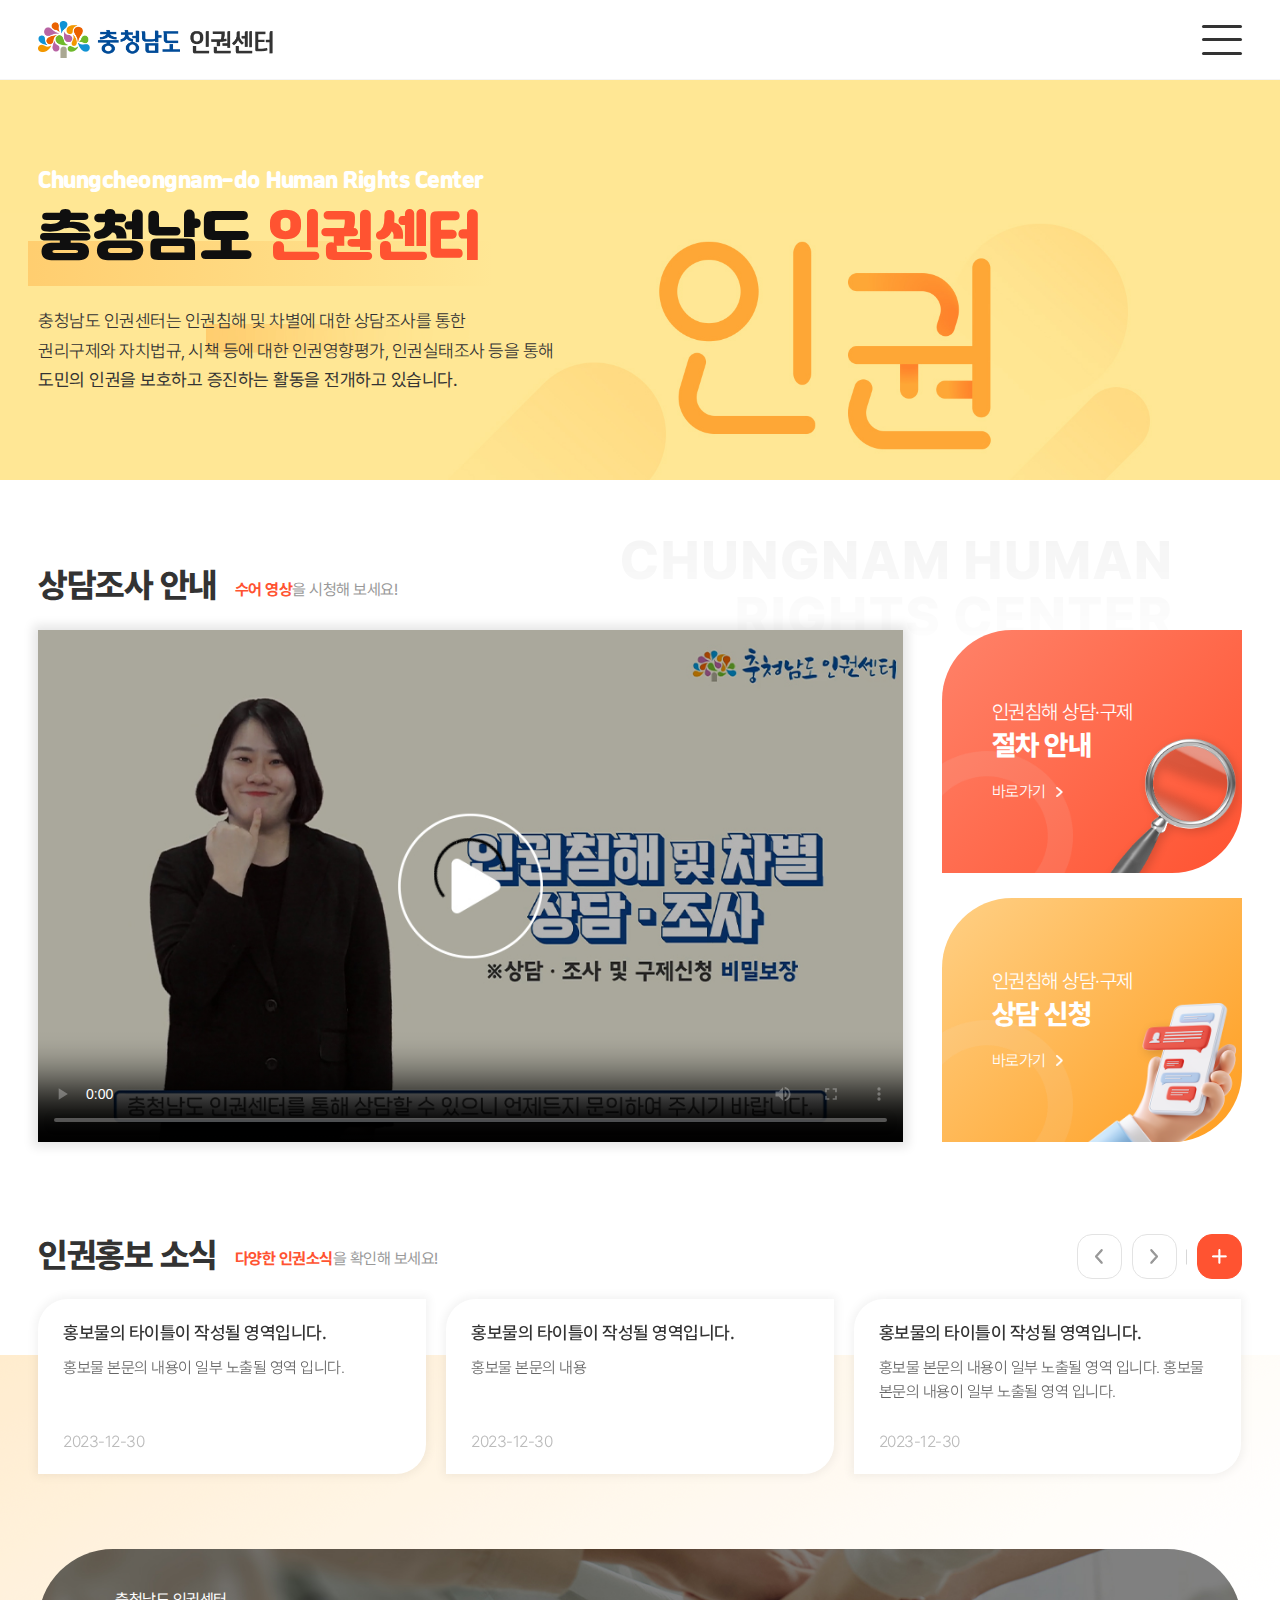
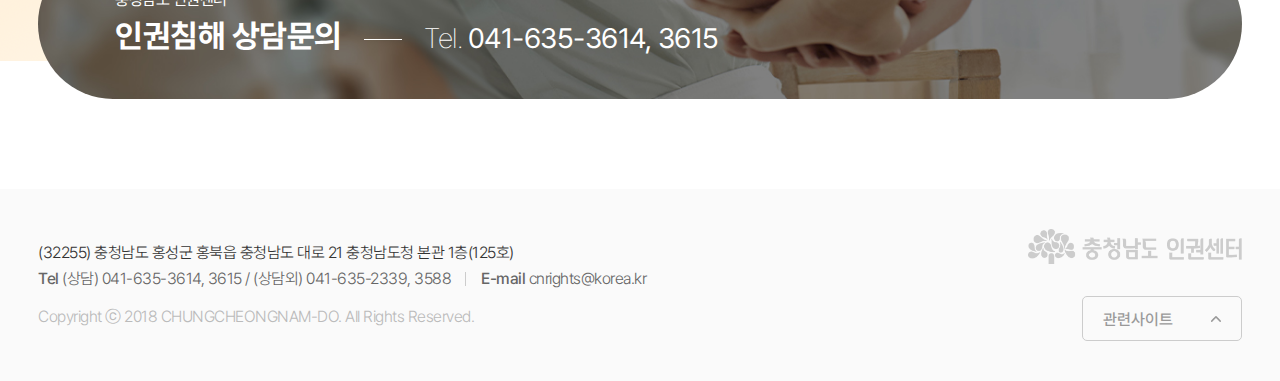
==== commit 3c49d465: "홈페이지 1차 수정" ====
--- a/main/index.html
+++ b/main/index.html
@@ -48,7 +48,7 @@
         <h2 class="sound-only">충청남도 인권센터 안내</h2>
         <div class="main-slider">
           <div class="swiper-wrapper">
-            <div class="main-slide main-slide--1 swiper-slide">
+            <div class="main-slide main-slide--0 swiper-slide">
               <div class="wrapper">
                 <div class="main-slide-cnt-wr">
                   <div class="main-slide-title-wr jalnan">
@@ -65,6 +65,23 @@
                 </div>
               </div>
             </div>
+            <!-- <div class="main-slide main-slide--1 swiper-slide">
+              <div class="wrapper">
+                <div class="main-slide-cnt-wr">
+                  <div class="main-slide-title-wr jalnan">
+                    <p class="main-slide-title main-slide-title--1">Chungcheongnam-do Human Rights Center</p>
+                    <p class="main-slide-title main-slide-title--2">충청남도 <span>인권센터</span></p>
+                  </div>
+                  <div class="main-slide-txt-wr">
+                    <p class="main-slide-txt">
+                      충청남도 인권센터는 인권침해 및 차별에 대한 상담조사를 통한 <br>
+                      권리구제와 자치법규, 시책 등에 대한 인권영향평가, 인권실태조사 등을 통해 <br>
+                      <b>도민의 인권을 보호하고 증진하는 활동을 전개하고 있습니다.</b>
+                    </p>
+                  </div>
+                </div>
+              </div>
+            </div>
             <div class="main-slide main-slide--2 swiper-slide">
               <div class="wrapper">
                 <div class="main-slide-cnt-wr">
@@ -81,7 +98,7 @@
                   </div>
                 </div>
               </div>
-            </div>
+            </div> -->
           </div>
           <div class="wrapper slide-ctr-wr--main">
             <div class="slide-ctr slide-ctr--main">
@@ -174,73 +191,73 @@
                   <!-- 슬라이드가 4개 이하일 때는 작동하지 않으며 컨트롤러 사라짐 -->
                   <a href="" class="main-news-slide swiper-slide">
                     <div class="main-news-img">
-                      <img src="https://picsum.photos/id/10/600/400" alt="">
-                    </div>
-                    <div class="main-news-txt-wr">
-                      <p class="main-news-tit">홍보물의 타이틀이 작성될 영역입니다.</p>
-                      <p class="main-news-date">2023-12-30</p>
-                    </div>
-                  </a>
-                  <a href="" class="main-news-slide swiper-slide">
-                    <div class="main-news-img">
-                      <img src="https://picsum.photos/id/11/600/400" alt="">
-                    </div>
-                    <div class="main-news-txt-wr">
-                      <p class="main-news-tit">홍보물의 타이틀이 작성될 영역입니다. 홍보물의 타이틀이 작성될 영역입니다. 홍보물의 타이틀이 작성될 영역입니다.</p>
-                      <p class="main-news-date">2023-12-30</p>
-                    </div>
-                  </a>
-                  <a href="" class="main-news-slide swiper-slide">
-                    <div class="main-news-img">
-                      <img src="https://picsum.photos/id/12/600/400" alt="">
-                    </div>
-                    <div class="main-news-txt-wr">
-                      <p class="main-news-tit">홍보물의 타이틀이 작성될 영역입니다.</p>
-                      <p class="main-news-date">2023-12-30</p>
-                    </div>
-                  </a>
-                  <a href="" class="main-news-slide swiper-slide">
-                    <div class="main-news-img">
-                      <img src="https://picsum.photos/id/13/600/400" alt="">
-                    </div>
-                    <div class="main-news-txt-wr">
-                      <p class="main-news-tit">홍보물의 타이틀.</p>
-                      <p class="main-news-date">2023-12-30</p>
-                    </div>
-                  </a>
-                  <a href="" class="main-news-slide swiper-slide">
-                    <div class="main-news-img">
-                      <img src="https://picsum.photos/id/14/600/400" alt="">
-                    </div>
-                    <div class="main-news-txt-wr">
-                      <p class="main-news-tit">홍보물의 타이틀이 작성될 영역입니다.</p>
-                      <p class="main-news-date">2023-12-30</p>
-                    </div>
-                  </a>
-                  <a href="" class="main-news-slide swiper-slide">
-                    <div class="main-news-img">
-                      <img src="https://picsum.photos/id/15/600/400" alt="">
-                    </div>
-                    <div class="main-news-txt-wr">
-                      <p class="main-news-tit">홍보물의 타이틀이 작성될 영역입니다.</p>
-                      <p class="main-news-date">2023-12-30</p>
-                    </div>
-                  </a>
-                  <a href="" class="main-news-slide swiper-slide">
-                    <div class="main-news-img">
-                      <img src="https://picsum.photos/id/16/600/400" alt="">
-                    </div>
-                    <div class="main-news-txt-wr">
-                      <p class="main-news-tit">홍보물의 타이틀이 작성될 영역입니다.</p>
-                      <p class="main-news-date">2023-12-30</p>
-                    </div>
-                  </a>
-                  <a href="" class="main-news-slide swiper-slide">
-                    <div class="main-news-img">
-                      <img src="https://picsum.photos/id/17/600/400" alt="">
-                    </div>
-                    <div class="main-news-txt-wr">
-                      <p class="main-news-tit">홍보물의 타이틀이 작성될 영역입니다.</p>
+                      <div class="main-news-txt-wr">
+                        <p class="main-news-tit">홍보물의 타이틀이 작성될 영역입니다.</p>
+                        <p class="main-news-cnt">홍보물 본문의 내용이 일부 노출될 영역 입니다.</p>
+                      </div>
+                      <p class="main-news-date">2023-12-30</p>
+                    </div>
+                  </a>
+                  <a href="" class="main-news-slide swiper-slide">
+                    <div class="main-news-img">
+                      <div class="main-news-txt-wr">
+                        <p class="main-news-tit">홍보물의 타이틀이 작성될 영역입니다.</p>
+                        <p class="main-news-cnt">홍보물 본문의 내용</p>
+                      </div>
+                      <p class="main-news-date">2023-12-30</p>
+                    </div>
+                  </a>
+                  <a href="" class="main-news-slide swiper-slide">
+                    <div class="main-news-img">
+                      <div class="main-news-txt-wr">
+                        <p class="main-news-tit">홍보물의 타이틀이 작성될 영역입니다.</p>
+                        <p class="main-news-cnt">홍보물 본문의 내용이 일부 노출될 영역 입니다. 홍보물 본문의 내용이 일부 노출될 영역 입니다.</p>
+                      </div>
+                      <p class="main-news-date">2023-12-30</p>
+                    </div>
+                  </a>
+                  <a href="" class="main-news-slide swiper-slide">
+                    <div class="main-news-img">
+                      <div class="main-news-txt-wr">
+                        <p class="main-news-tit">홍보물의 타이틀이 작성될 영역입니다.</p>
+                        <p class="main-news-cnt">홍보물 본문의 내용이 일부 노출될 영역 입니다. 홍보물 본문의 내용이 일부 노출될 영역 입니다.</p>
+                      </div>
+                      <p class="main-news-date">2023-12-30</p>
+                    </div>
+                  </a>
+                  <a href="" class="main-news-slide swiper-slide">
+                    <div class="main-news-img">
+                      <div class="main-news-txt-wr">
+                        <p class="main-news-tit">홍보물의 타이틀이 작성될 영역입니다.</p>
+                        <p class="main-news-cnt">홍보물 본문의 내용이 일부 노출될 영역 입니다. 홍보물 본문의 내용이 일부 노출될 영역 입니다.</p>
+                      </div>
+                      <p class="main-news-date">2023-12-30</p>
+                    </div>
+                  </a>
+                  <a href="" class="main-news-slide swiper-slide">
+                    <div class="main-news-img">
+                      <div class="main-news-txt-wr">
+                        <p class="main-news-tit">홍보물의 타이틀이 작성될 영역입니다.</p>
+                        <p class="main-news-cnt">홍보물 본문의 내용이 일부 노출될 영역 입니다. 홍보물 본문의 내용이 일부 노출될 영역 입니다.</p>
+                      </div>
+                      <p class="main-news-date">2023-12-30</p>
+                    </div>
+                  </a>
+                  <a href="" class="main-news-slide swiper-slide">
+                    <div class="main-news-img">
+                      <div class="main-news-txt-wr">
+                        <p class="main-news-tit">홍보물의 타이틀이 작성될 영역입니다.</p>
+                        <p class="main-news-cnt">홍보물 본문의 내용이 일부 노출될 영역 입니다. 홍보물 본문의 내용이 일부 노출될 영역 입니다.</p>
+                      </div>
+                      <p class="main-news-date">2023-12-30</p>
+                    </div>
+                  </a>
+                  <a href="" class="main-news-slide swiper-slide">
+                    <div class="main-news-img">
+                      <div class="main-news-txt-wr">
+                        <p class="main-news-tit">홍보물의 타이틀이 작성될 영역입니다.</p>
+                        <p class="main-news-cnt">홍보물 본문의 내용이 일부 노출될 영역 입니다. 홍보물 본문의 내용이 일부 노출될 영역 입니다.</p>
+                      </div>
                       <p class="main-news-date">2023-12-30</p>
                     </div>
                   </a>
--- a/humanrights/css/normal.css
+++ b/humanrights/css/normal.css
@@ -57,6 +57,7 @@
 
 .main-slider {position: relative;}
 .main-slide {display: flex; align-items: center; position: relative; height: clamp(200px, 70vw, 400px);}
+.main-slide--0 {background: #ffe794 url('../images/img-mainvs_bg0.jpg') no-repeat center bottom / contain;}
 .main-slide--1 {background: #ffe794 url('../images/img-mainvs_bg1.jpg') no-repeat center bottom / contain;}
 .main-slide--2 {background: #ffe794 url('../images/img-mainvs_bg2.jpg') no-repeat center bottom / contain;}
 .main-slide-cnt-wr {width: min(100%, 520px);}
@@ -111,10 +112,13 @@
 .slide-btn--news img {height: 15px;}
 .slide-btn-wr--news .slide-btn {border: 1px solid #e3e3e3; background-color: #fff;}
 .slide-btn--news.link {border: 1px solid #ff5331; background-color: #ff5331;}
-.main-news-img {position: relative; height: 175px; border-radius: 30px 0 30px 0; overflow: hidden; box-shadow: 0 5px 10px 5px rgba(0, 0, 0, .1);}
-.main-news-img img {position: absolute; top: 50%; left: 50%; transform: translate(-50%, -50%); width: 100%; height: 100%; object-fit: cover;}
-.main-news-tit {padding: 15px 0 5px; font-size: 1.125rem; font-weight: 500; color: #333; white-space: nowrap; overflow: hidden; text-overflow: ellipsis;}
-.main-news-date {font-size: 1rem; font-weight: 500; color: #999;}
+.main-news-img {display: flex; flex-direction: column; justify-content: space-between; position: relative; height: 175px; padding: 20px 25px; border-radius: 30px 0 30px 0; overflow: hidden; box-shadow: 0 0 10px 3px rgba(0, 0, 0, .05); background-color: #fff;}
+.main-news-img::after {content: ''; position: absolute; top: 50%; left: 50%; transform: translate(-50%, -50%); width: calc(100% - 4px); height: calc(100% - 4px); border: 2px solid #ff5331; border-radius: 30px 0 30px 0; opacity: 0; transition: .2s;}
+.main-news-img::before {content: ''; position: absolute; right: 0; bottom: 0; width: 60px; height: 50px; border-radius: 30px 0 30px 0; background: #ff5331 url('../images/icon-mainsl_next.png') no-repeat center / 17px; opacity: 0; transition: .2s;}
+/* .main-news-img img {position: absolute; top: 50%; left: 50%; transform: translate(-50%, -50%); width: 100%; height: 100%; object-fit: cover;} */
+.main-news-tit {padding: 0 0 10px; font-size: 1.125rem; font-weight: 500; color: #333; white-space: nowrap; overflow: hidden; text-overflow: ellipsis;}
+.main-news-cnt {overflow: hidden; text-overflow: ellipsis; display: -webkit-box; -webkit-line-clamp: 2; -webkit-box-orient: vertical;  color: #666;}
+.main-news-date {font-size: 1rem; color: #bbb;}
 .main-news-none {display: flex; align-items: center; justify-content: center; width: 100%; height: clamp(100px, 10vw, 150px); border-radius: 20px; border: 1px solid #eee; color: #999;}
 .main-banner-wr {margin-top: clamp(40px, 7vw, 75px);}
 .main-banner {display: flex; align-items: flex-end; width: 100%; padding: clamp(15px, 4vw, 39px) clamp(30px, 6vw, 100px); color: #fff; background: url('../images/img-main_banner_bg.jpg') no-repeat center bottom / cover; border-radius: 100px;}
@@ -355,6 +359,9 @@
 .write-field > label {font-size: 1.25rem; color: #0f0f0f;}
 .write-field::after {content: ''; position: absolute; top: 50%; right: 0; transform: translateY(-50%); width: 1px; height: 18px; background-color: #cdcdcd;}
 .write-content {padding-left: 15px; width: calc(100% - 130px);}
+.input-wr--hp {display: flex; align-items: center;}
+.input-wr--hp .hr-input {width: calc(100% / 3 - 30px / 3); max-width: 300px;}
+.input-icon {display: block; width: 15px; text-align: center;}
 
 /* file */
 .file-wr {display: flex; gap: 0 20px; align-items: center; margin-top: 5px;}
@@ -374,7 +381,7 @@
 .application-download img {width: 33px;}
 .list-write-btn {display: flex; align-items: center; justify-content: center; gap: 7px; position: absolute; bottom: -31px; right: 0; transform: translateY(100%); width: 120px; height: 40px; background-color: #333; border-radius: 5px; color: #fff; font-weight: 400;}
 .list-write-btn img {width: 21px;}
-.list-table tr.complete td.list-reply {color: #ff5331;}
+.list-table td.complete {color: #ff5331;}
 
 /* 인권침해·상담 구제신청 VIEW */
 .hr-pop-wr {display: none;}
@@ -401,4 +408,5 @@
 .sitemap-li:hover .sitemap-li-link {border-color: #ff5331; color: #ff5331; background-image: url('../images/icon-head_link_over.png');}
 .sitemap-dep2-li > a:hover {color: #ff5331; font-weight: 600;}
 .main-consult-btn:hover .main-colsult-img {animation: btnImg infinite linear 1s;}
+.main-news-slide:hover .main-news-img::after, .main-news-slide:hover .main-news-img::before {opacity: 1;}
 }--- a/humanrights/css/responsive.css
+++ b/humanrights/css/responsive.css
@@ -127,7 +127,8 @@
   .main-section-subtit {margin-bottom: 0;}
 
   .slide-btn--news {width: 35px; height: 35px; border-radius: 7.5px;}
-  .main-news-tit {padding: 10px 0 2px; font-size: 1rem;}
+  .main-news-img {height: 155px;}
+  .main-news-tit {padding: 0 0 5px;}
   .main-news-date {font-size: 0.875rem;}
 
   .main-banner {flex-direction: column; align-items: center; text-align: center; border-radius: 10px;}
@@ -195,6 +196,9 @@
   .viewEdit, .viewDel {width: calc(50% - 75px); max-width: 100px;}
   .viewList {width: 150px; flex-shrink: 0;}
 
+  /* Board write */
+  .write-field > label {font-size: 1.125rem;}
+
   /* Borad page */
   .board-page {width: 30px; height: 30px;}
   .board-page-icon {width: 20px;}
@@ -232,6 +236,7 @@
   .slide-ctr--news {gap: 10px;}
   .slide-btn--news {width: 30px; height: 30px; border-radius: 5;}
   .slide-btn--news img {height: 10px;}
+  .main-news-img {height: 140px;}
 
   /* sub common */
   .sub-location-btn {height: 40px;}
@@ -285,6 +290,13 @@
   .view-lock-icon img {width: 9px; margin-right: 5px;}
   .hr-btn-wr {gap: 5px; margin-top: 15px;}
   .view-file-li {gap: 10px;}
+
+  /* Board write */
+  .write-li {flex-direction: column; gap: 5px;}
+  .write-field, .write-content {width: 100%;}
+  .write-field::after {display: none;}
+  .write-content {padding-left: 0;}
+  .write-field > label {font-size: 1rem;}
   
   /* 인권침해·상담 구제신청 LIST */
   .application-download {font-size: 1rem;}
